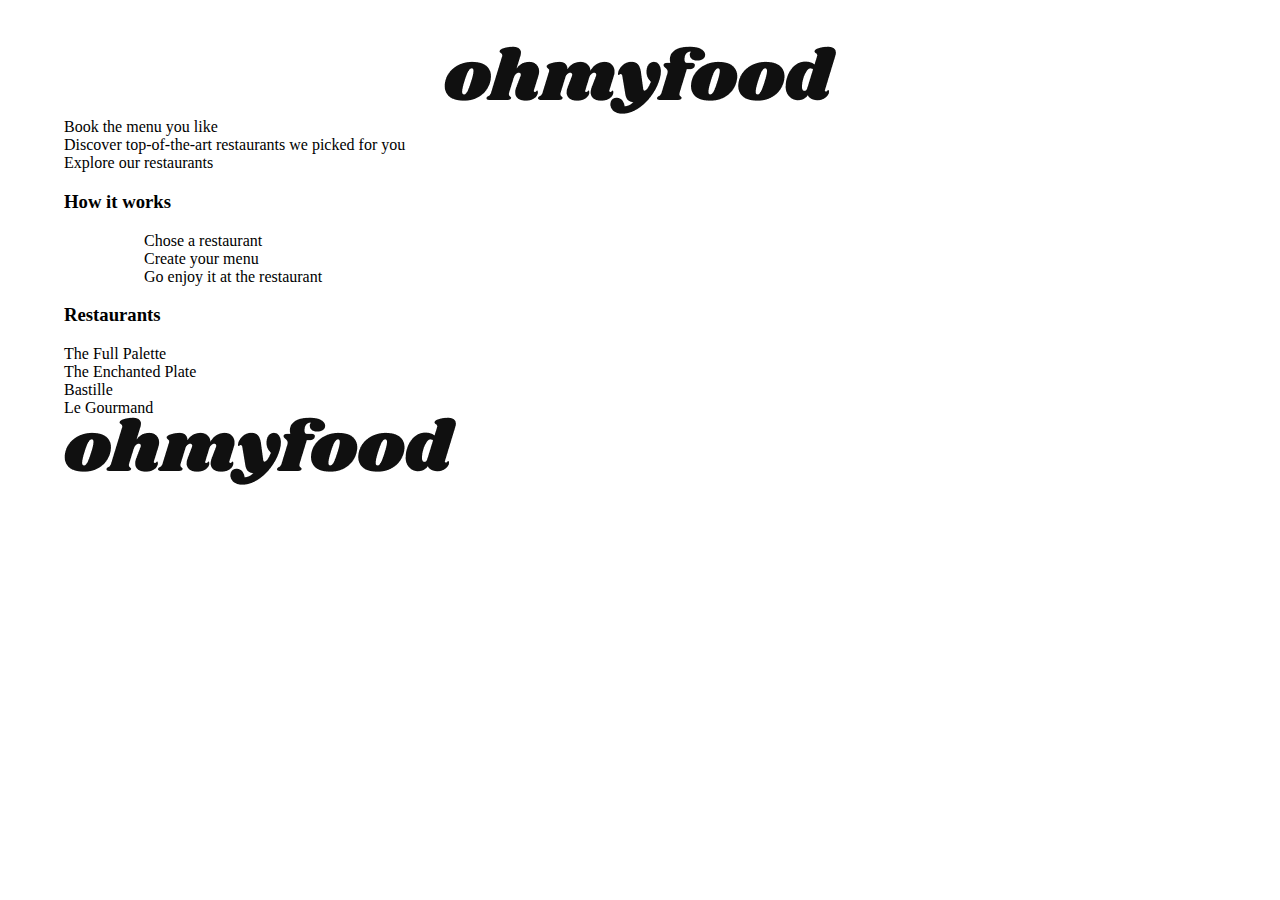
==== index.html @ 0b3466ed "Mise en place du menu" ====
<!DOCTYPE html>
<html lang="fr">
<head>
	<link rel="stylesheet" href="https://use.fontawesome.com/releases/v5.14.0/css/all.css" integrity="sha384-HzLeBuhoNPvSl5KYnjx0BT+WB0QEEqLprO+NBkkk5gbc67FTaL7XIGa2w1L0Xbgc" crossorigin="anonymous">
	<link rel="stylesheet" type="text/css" href="projet.css">
	<link href="img/icone.png" rel="shortcut icon" >
	
	<title>Oh My Food</title>
</head>
<body>
	<header><div><img src="img/ohmyfood.png" alt="Nom du site" class="site"></div></header>

<div class="top"><header class="localisation"></header>
<span>Book the menu you like</span><br/>
<span>Discover top-of-the-art restaurants we picked for you</span><br/>
<div>Explore our restaurants</div>
	
</div>

<div class="mid"><h3>How it works</h3>
<ul>
	<ol><!-- Rajouter un icone -->Chose a restaurant</ol>
	<ol><!-- Rajouter un icone -->Create your menu</ol>
	<ol><!-- Rajouter un icone -->Go enjoy it at the restaurant</ol>
	
</ul>

</div>

<div class="bot"><h3>Restaurants</h3>
	<div>The Full Palette</div>
	<div>The Enchanted Plate</div>
	<div>Bastille</div>
	<div>Le Gourmand</div>

</div>
	
<footer><img src="img/ohmyfood.png" alt="Nom du site" class="site">

</footer>


</body>
</html>
---- projet.css ----
body
{
	width: 90%;
	margin: auto;
	
}
header div
{
	text-align: center;
	margin-top: 4%;
}

.site
{

}

footer .site
{
	
}
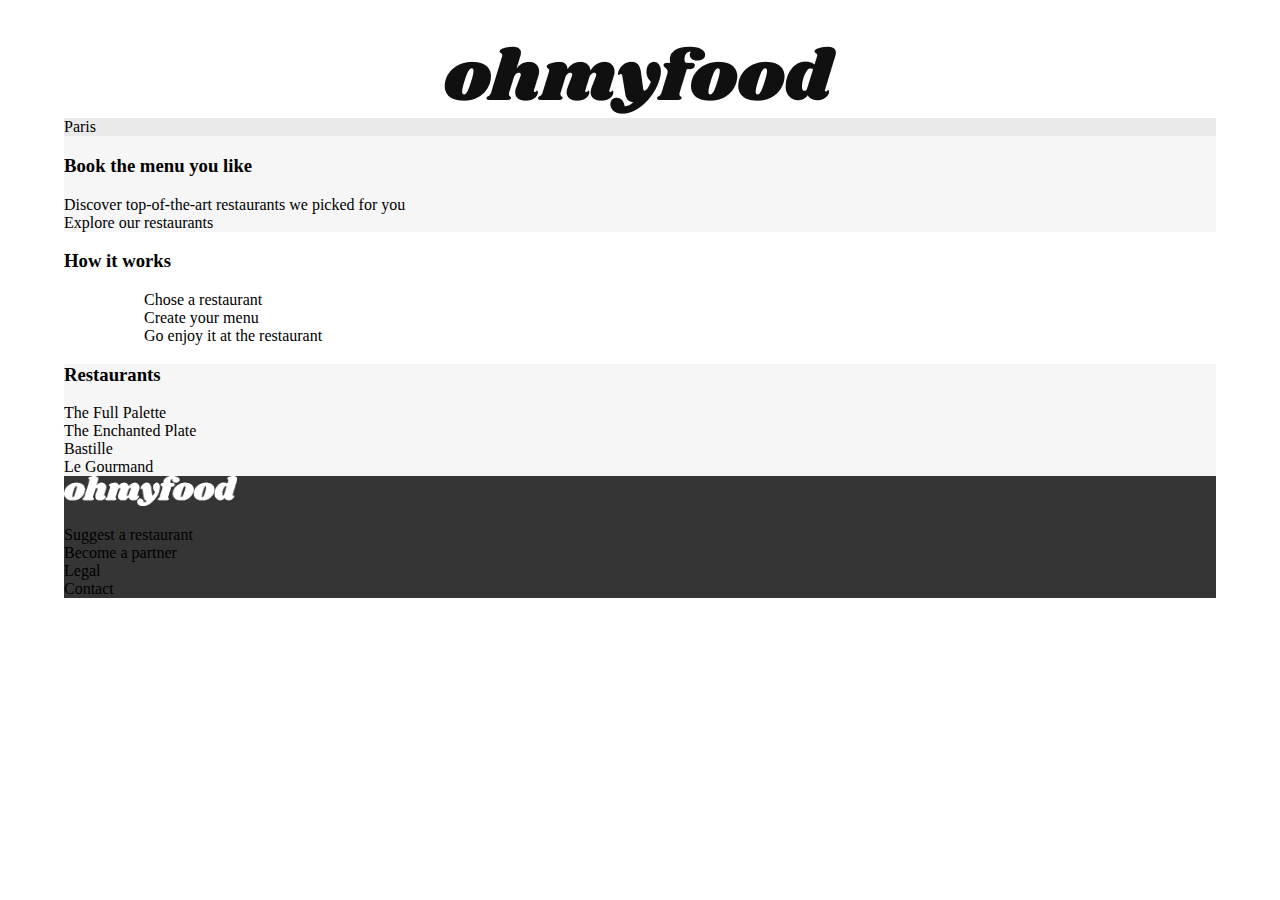
==== commit cd88c207: "MEP du menu principal" ====
--- a/index.html
+++ b/index.html
@@ -10,8 +10,8 @@
 <body>
 	<header><div><img src="img/ohmyfood.png" alt="Nom du site" class="site"></div></header>
 
-<div class="top"><header class="localisation"></header>
-<span>Book the menu you like</span><br/>
+<div class="top"><header class="localisation">Paris</header>
+<h3>Book the menu you like</h3>
 <span>Discover top-of-the-art restaurants we picked for you</span><br/>
 <div>Explore our restaurants</div>
 	
@@ -35,7 +35,11 @@
 
 </div>
 	
-<footer><img src="img/ohmyfood.png" alt="Nom du site" class="site">
+<footer><img src="img/ohmyfood2.png" alt="Nom du site" class="site">
+	<p><div><!-- insert icone -->Suggest a restaurant</div>
+	<div><!-- insert icone -->Become a partner</div>
+	Legal<br/>
+	Contact</p>
 
 </footer>
 
--- a/projet.css
+++ b/projet.css
@@ -17,5 +17,26 @@
 
 footer .site
 {
-	
+
 }
+
+.top , .bot
+{
+	background-color: #f6f6f6;
+}
+
+.top header
+{
+	background-color: #eaeaea;
+}
+
+footer
+{
+	background-color: #353535;
+}
+
+footer img
+{
+	height:5%;
+	width: 15%;
+}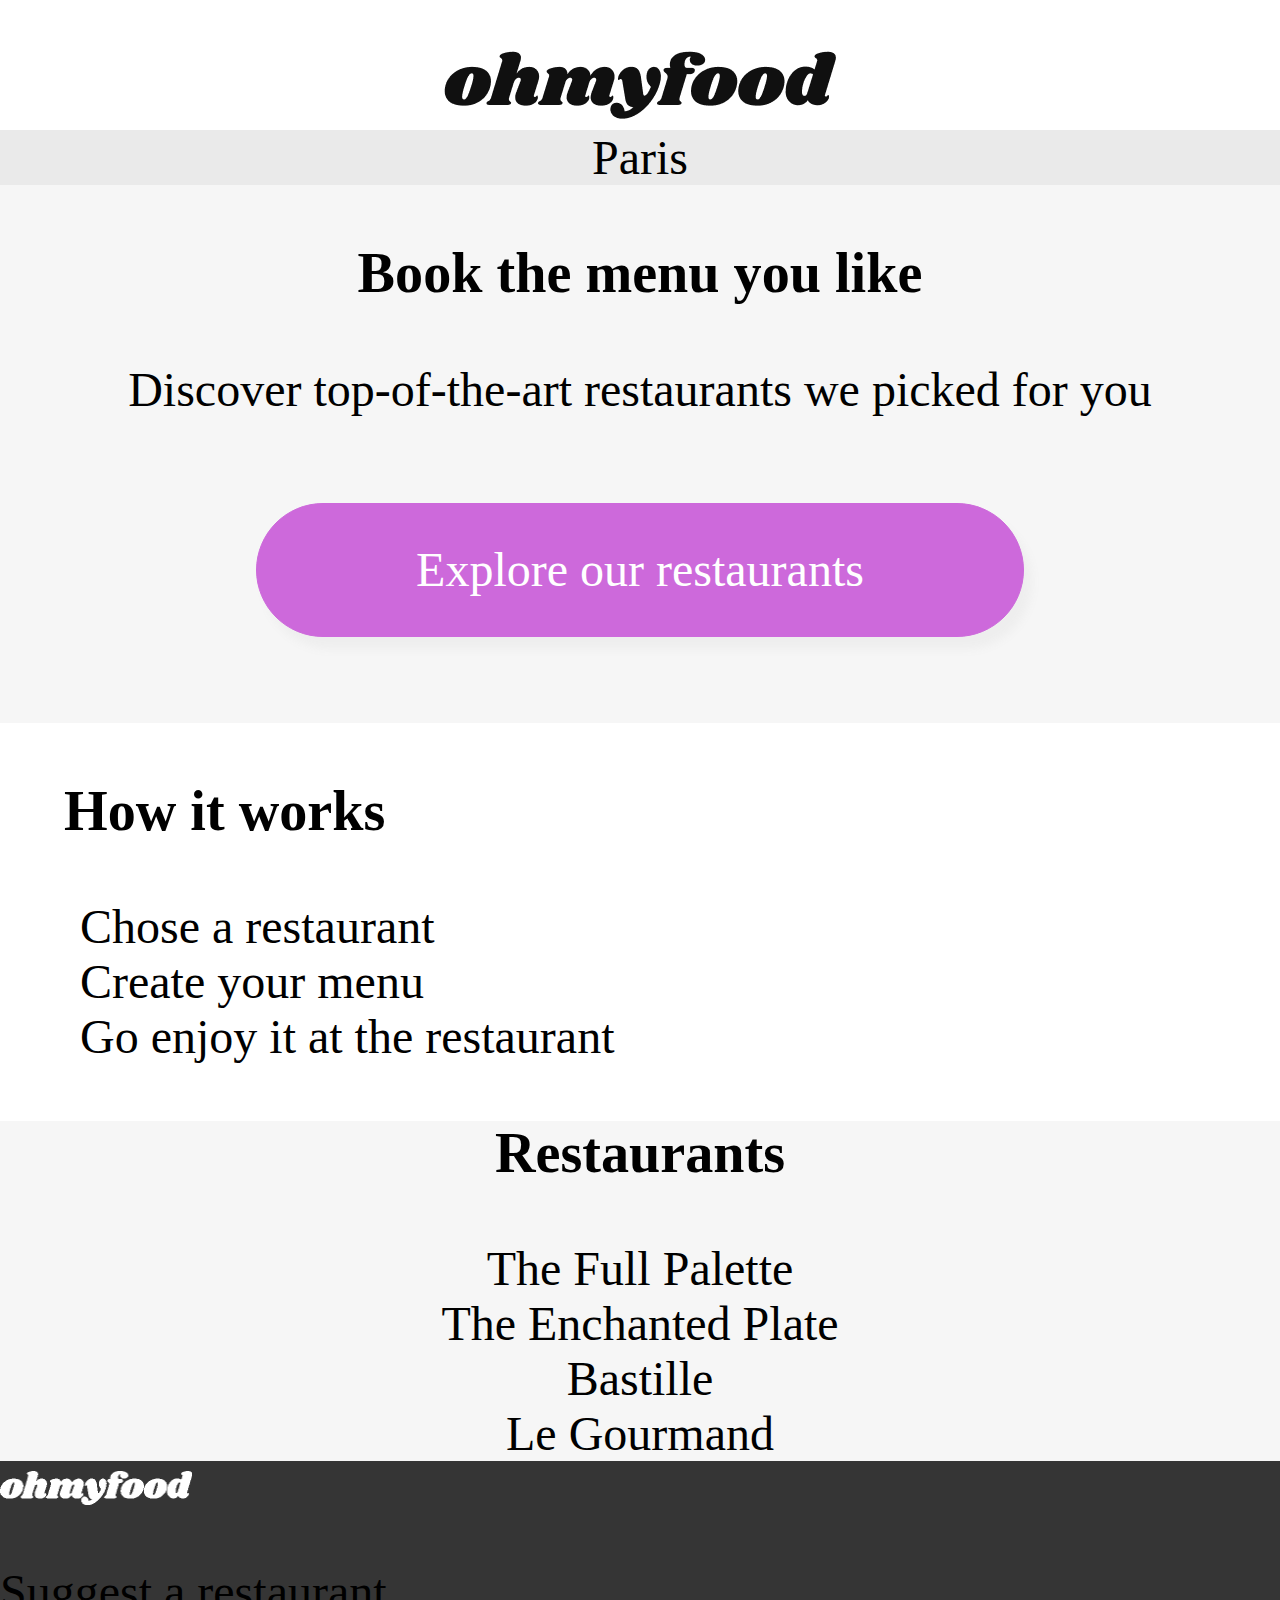
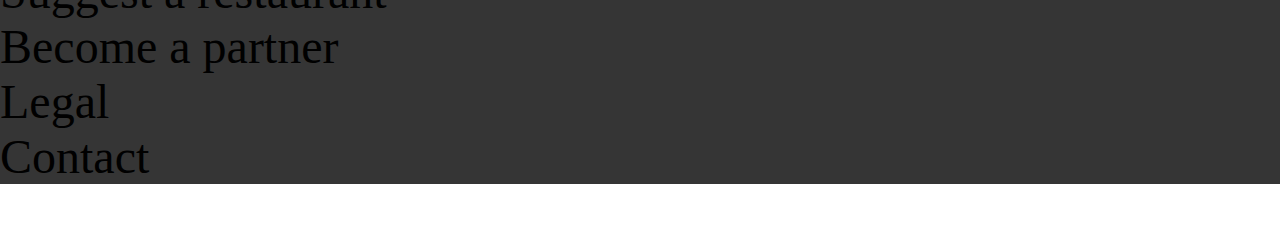
==== commit 2eed3396: "MEP du top" ====
--- a/index.html
+++ b/index.html
@@ -13,7 +13,7 @@
 <div class="top"><header class="localisation">Paris</header>
 <h3>Book the menu you like</h3>
 <span>Discover top-of-the-art restaurants we picked for you</span><br/>
-<div>Explore our restaurants</div>
+<div><a href="https://www.google.fr/maps/search/restaurants/@42.6803093,2.9097984,13z/data=!3m1!4b1"><p>Explore our restaurants<p></a></div>
 	
 </div>
 
--- a/projet.css
+++ b/projet.css
@@ -1,7 +1,8 @@
 body
 {
-	width: 90%;
+	width: 100%;
 	margin: auto;
+	font-size: 300%;
 	
 }
 header div
@@ -10,24 +11,55 @@
 	margin-top: 4%;
 }
 
-.site
-{
-
-}
-
-footer .site
-{
-
-}
-
 .top , .bot
 {
 	background-color: #f6f6f6;
+	text-align: center;
 }
 
 .top header
 {
 	background-color: #eaeaea;
+}
+
+.top div a p
+{
+	border: 1px solid #cd69db;
+	background-color: #cd69db;
+	border-radius: 90px;
+	padding-top: 5%;
+	padding-bottom: 5%;
+	color: white;
+	box-shadow: 8px 12px 10px #EEEEEE;
+
+}
+
+.top div a
+{
+	text-decoration: none;
+}
+
+.top div
+{
+	text-align: center;
+	margin: auto;
+	height: 20%;
+	width: 60%;
+	align-items: center;
+	padding-bottom: 3%;
+	padding-top: 3%;
+	
+}
+
+.top span
+{
+	padding-left: 5%;
+	padding-right: 5%;
+}
+
+.mid h3
+{
+	padding-left: 5%;
 }
 
 footer
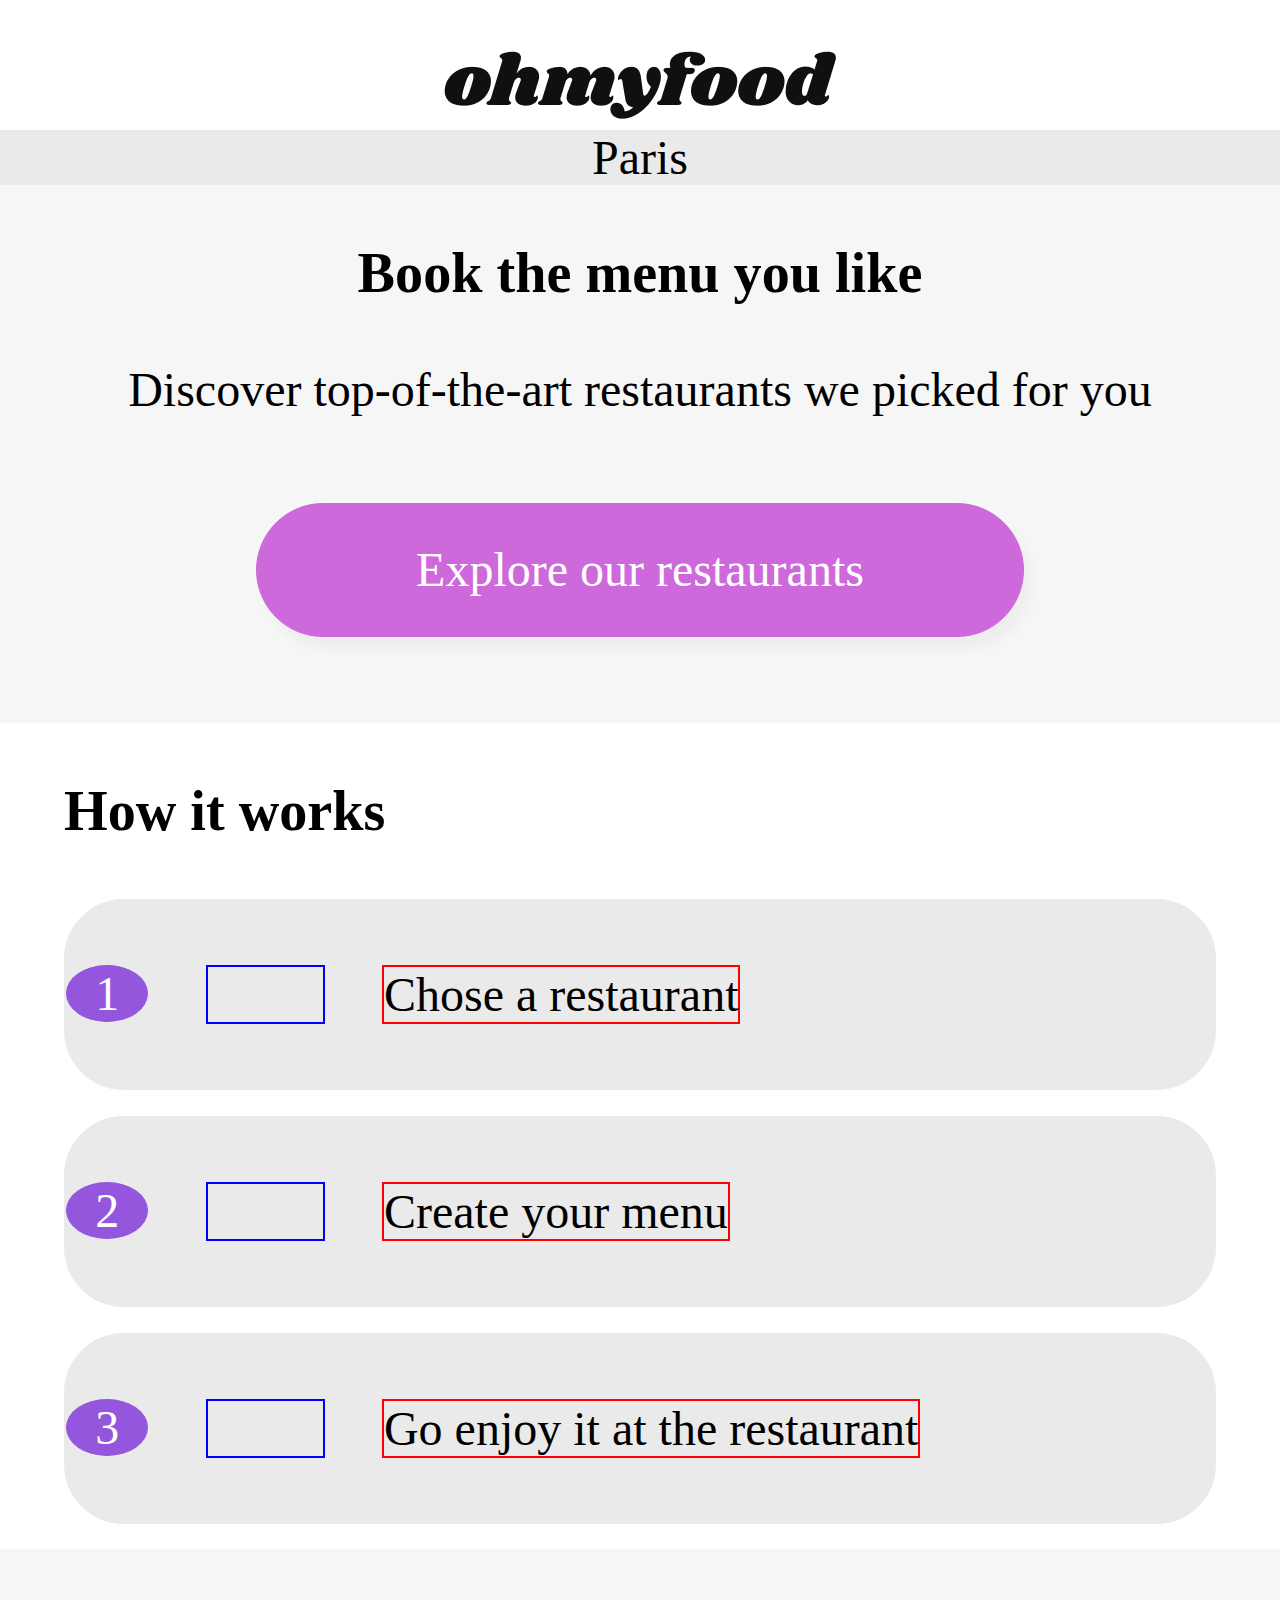
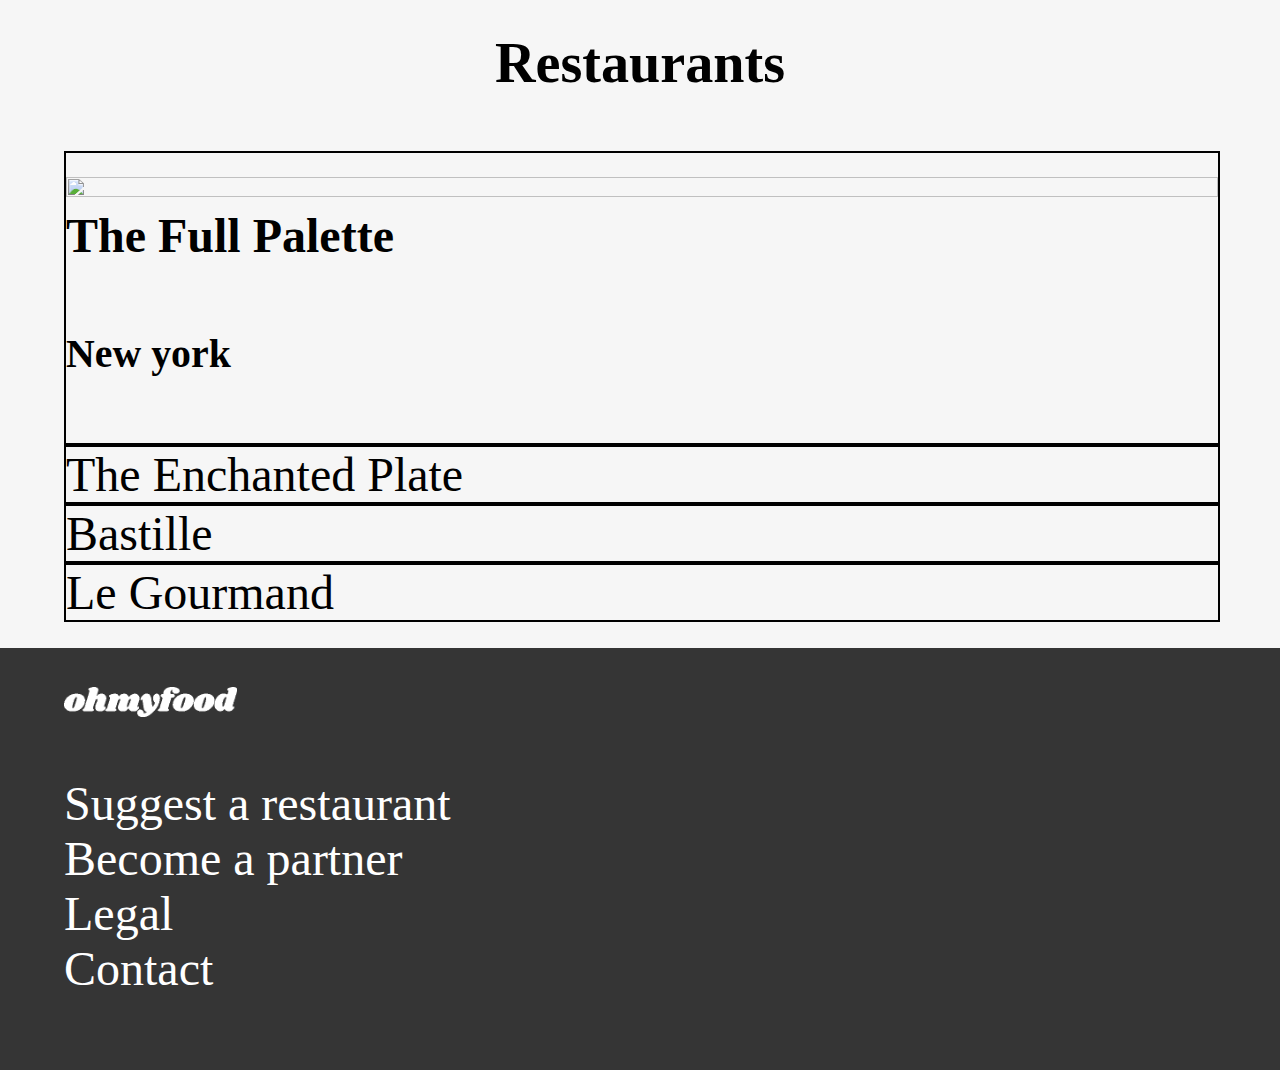
==== commit 50278b59: "Modification du mid" ====
--- a/index.html
+++ b/index.html
@@ -18,20 +18,22 @@
 </div>
 
 <div class="mid"><h3>How it works</h3>
-<ul>
-	<ol><!-- Rajouter un icone -->Chose a restaurant</ol>
-	<ol><!-- Rajouter un icone -->Create your menu</ol>
-	<ol><!-- Rajouter un icone -->Go enjoy it at the restaurant</ol>
+
+			<div class="tout"><div>1</div><i class="fas fa-mobile-alt"></i><span>Chose a restaurant</span></div>
+			<div class="tout"><div>2</div><i class="fas fa-list-ul"></i><span>Create your menu</span></div>
+			<div class="tout"><div>3</div><i class="fas fa-store"></i><span>Go enjoy it at the restaurant</span></div>
 	
-</ul>
-
+		
+	
 </div>
 
 <div class="bot"><h3>Restaurants</h3>
-	<div>The Full Palette</div>
-	<div>The Enchanted Plate</div>
-	<div>Bastille</div>
-	<div>Le Gourmand</div>
+	<nav>
+		<div><img src="img/restaurant1.jpg"><h4>The Full Palette</h4><h5>New york</h5></div>
+		<div>The Enchanted Plate</div>
+		<div>Bastille</div>
+		<div>Le Gourmand</div>
+	</nav>
 
 </div>
 	
--- a/projet.css
+++ b/projet.css
@@ -62,9 +62,73 @@
 	padding-left: 5%;
 }
 
+.tout
+{
+	display: flex;
+	border: 2px solid #eaeaea;
+	margin: 2% 5%;
+	padding-bottom: 5%;
+	padding-top: 5%;
+	background-color: #eaeaea;
+	border-radius: 60px;
+}
+
+.tout i
+{
+	border: 2px solid blue;
+	width: 10%;
+	text-align: center;
+	margin-left: 5%;
+	color: #7e7e7e;
+}
+
+.tout div
+{
+	color: white;
+	border: 1px solid #9356dc;
+	border-radius: 50%;
+	height: 5%;
+	width: 7%;
+	background-color: #9356dc;
+	text-align: center;
+
+}
+
+.tout span
+{
+	border: 2px solid red;
+	margin-left: 5%;
+}
+
+.bot
+{
+	padding: 2% 5%;
+}
+
+.bot div
+{
+	width: 100%;
+	border: 2px solid black;
+	text-align: left;
+}
+
+.bot h4
+{
+	padding: 0px 0px;
+	margin: 0px;
+}
+
+.bot img
+{
+	width: 100%;
+	height: 60%;
+}
+
 footer
 {
 	background-color: #353535;
+	color: white;
+	padding: 2% 5%;
 }
 
 footer img
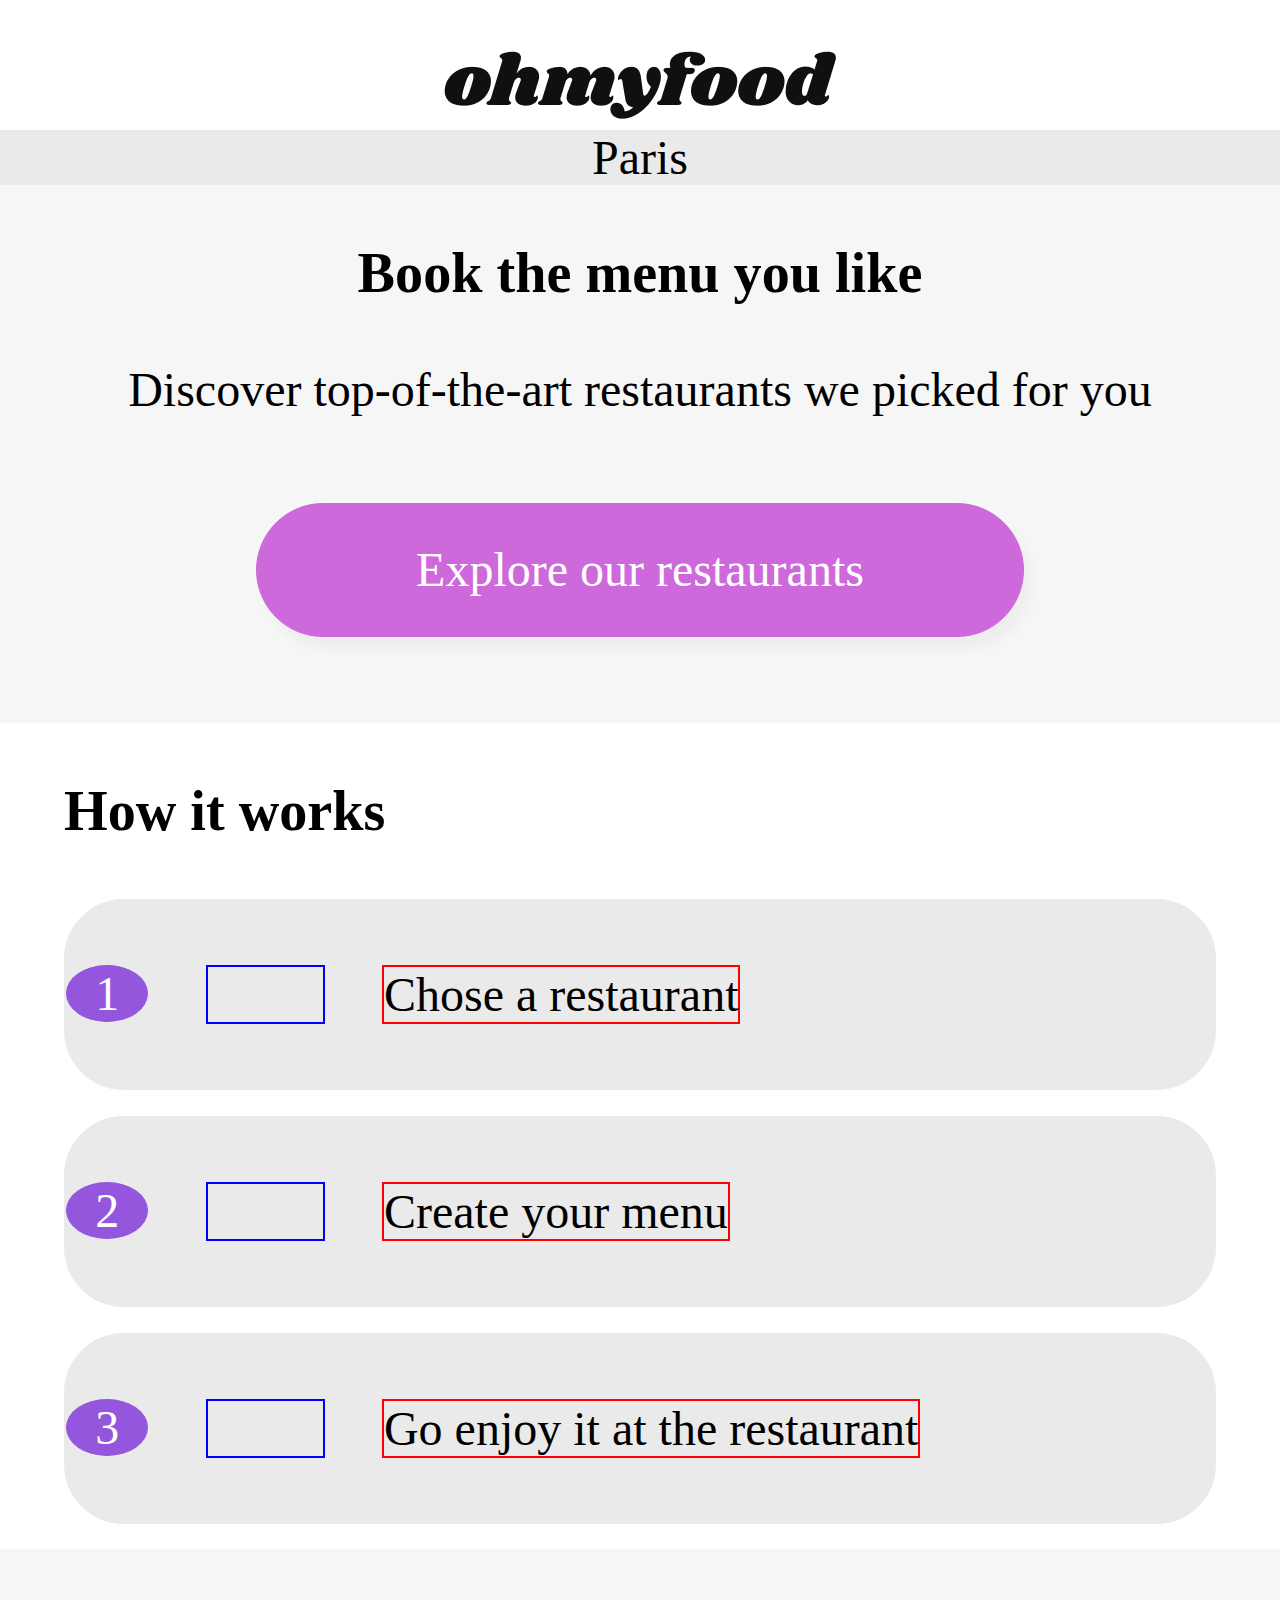
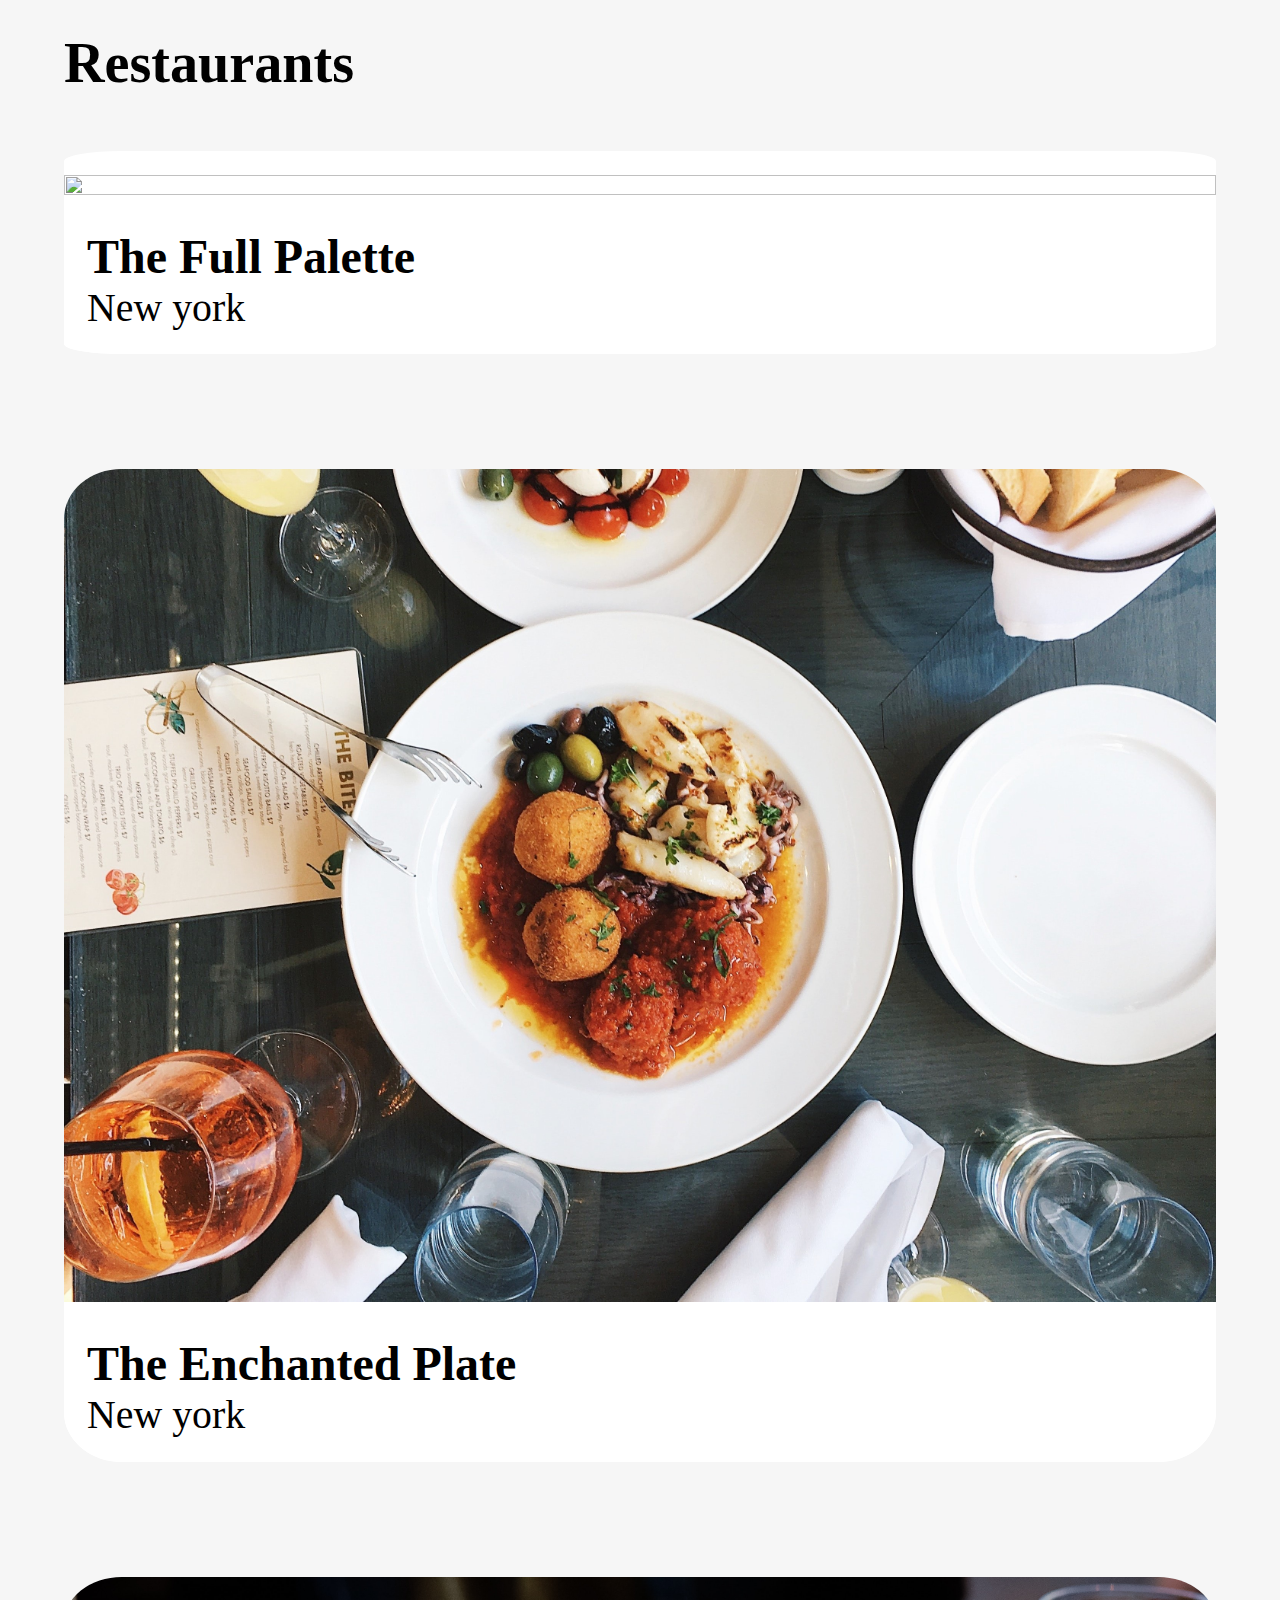
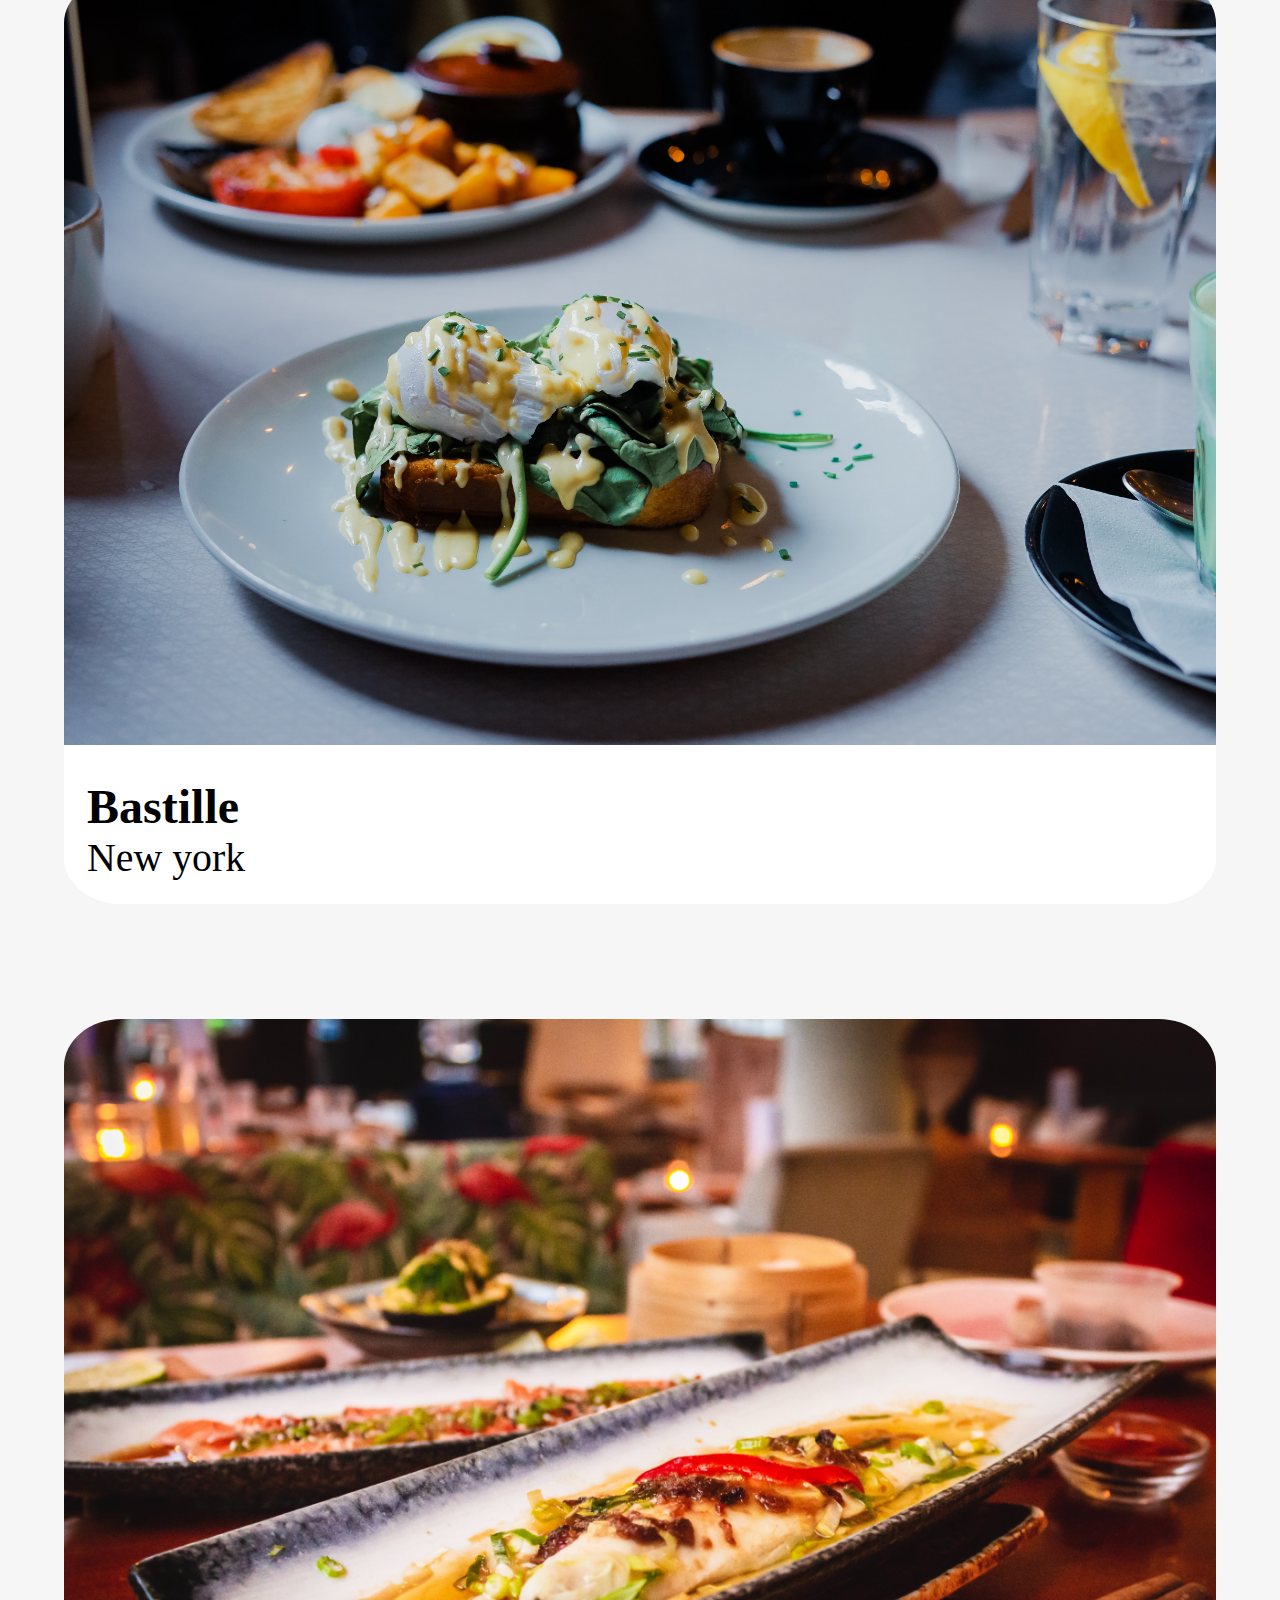
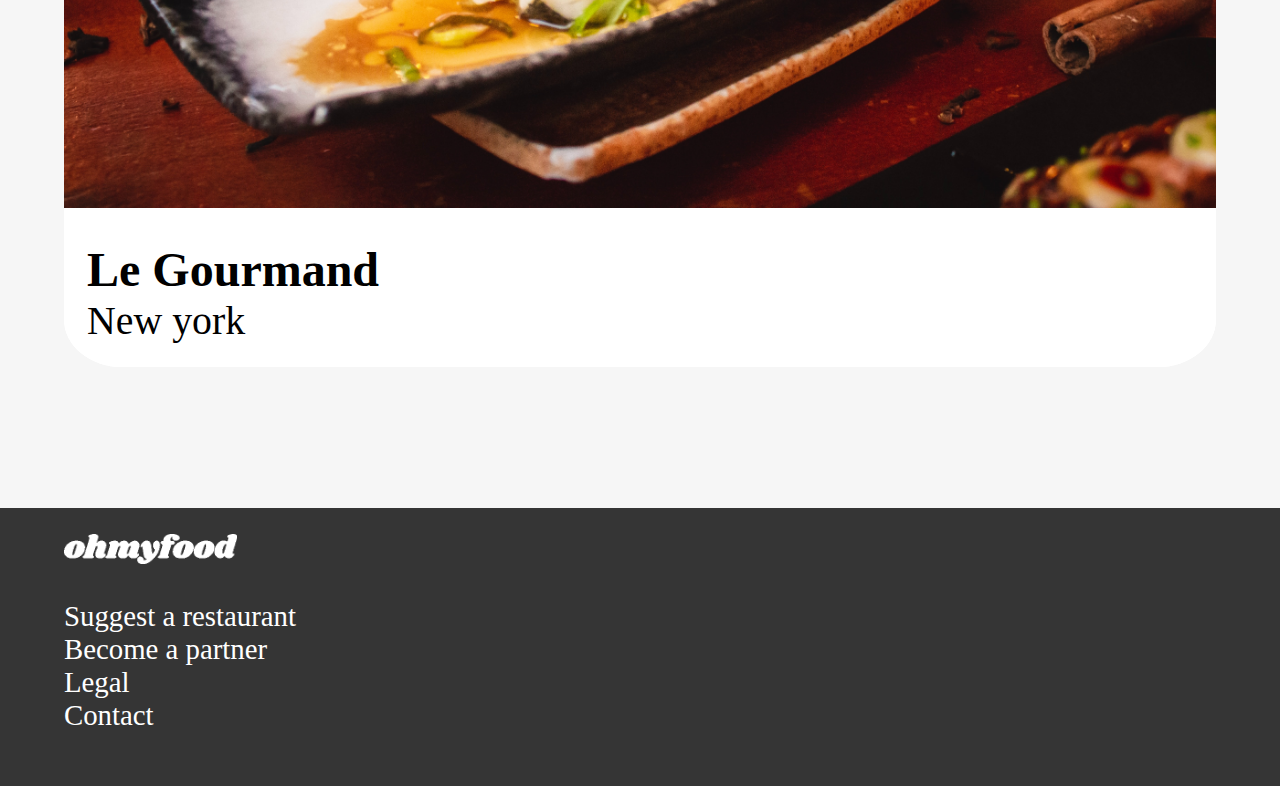
==== commit ba07657f: "Modification bot" ====
--- a/index.html
+++ b/index.html
@@ -29,17 +29,17 @@
 
 <div class="bot"><h3>Restaurants</h3>
 	<nav>
-		<div><img src="img/restaurant1.jpg"><h4>The Full Palette</h4><h5>New york</h5></div>
-		<div>The Enchanted Plate</div>
-		<div>Bastille</div>
-		<div>Le Gourmand</div>
+		<div class="restaurant"><img src="img/restaurant1.jpg"><div><h4>The Full Palette</h4><h5>New york</h5><!-- icone <3 qui est activable --></div></div>
+		<div class="restaurant"><img src="img/restaurant2.jpg"><div><h4>The Enchanted Plate</h4><h5>New york</h5><!-- icone <3 qui est activable --></div></div>
+		<div class="restaurant"><img src="img/restaurant3.jpg"><div><h4>Bastille</h4><h5>New york</h5><!-- icone <3 qui est activable --></div></div>
+		<div class="restaurant"><img src="img/restaurant4.jpg"><div><h4>Le Gourmand</h4><h5>New york</h5><!-- icone <3 qui est activable --></div></div>
 	</nav>
 
 </div>
 	
 <footer><img src="img/ohmyfood2.png" alt="Nom du site" class="site">
-	<p><div><!-- insert icone -->Suggest a restaurant</div>
-	<div><!-- insert icone -->Become a partner</div>
+	<p><i class="fas fa-utensils"></i>Suggest a restaurant<br/>
+	<i class="fas fa-hands-helping"></i>Become a partner<br/>
 	Legal<br/>
 	Contact</p>
 
--- a/projet.css
+++ b/projet.css
@@ -105,23 +105,46 @@
 	padding: 2% 5%;
 }
 
+.bot h3
+{
+	text-align: left;
+
+}
+
 .bot div
 {
 	width: 100%;
-	border: 2px solid black;
-	text-align: left;
+	background-color: white;
+	
+}
+
+.restaurant
+{
+	margin-bottom: 10%;
+	border-radius: 5%;
+	overflow: hidden;
 }
 
 .bot h4
 {
-	padding: 0px 0px;
+	padding: 2% 2% 0% 2%;
 	margin: 0px;
+	text-align: left;
+}
+
+.bot h5
+{
+	padding: 0% 2% 2% 2%;
+	margin: 0px;
+	font-weight:normal;
+	text-align: left;
 }
 
 .bot img
 {
 	width: 100%;
-	height: 60%;
+	height: 15%;
+	
 }
 
 footer
@@ -129,6 +152,13 @@
 	background-color: #353535;
 	color: white;
 	padding: 2% 5%;
+	font-size: 60%;
+}
+
+footer i
+{
+	height: 8%;
+	width: 5%;
 }
 
 footer img
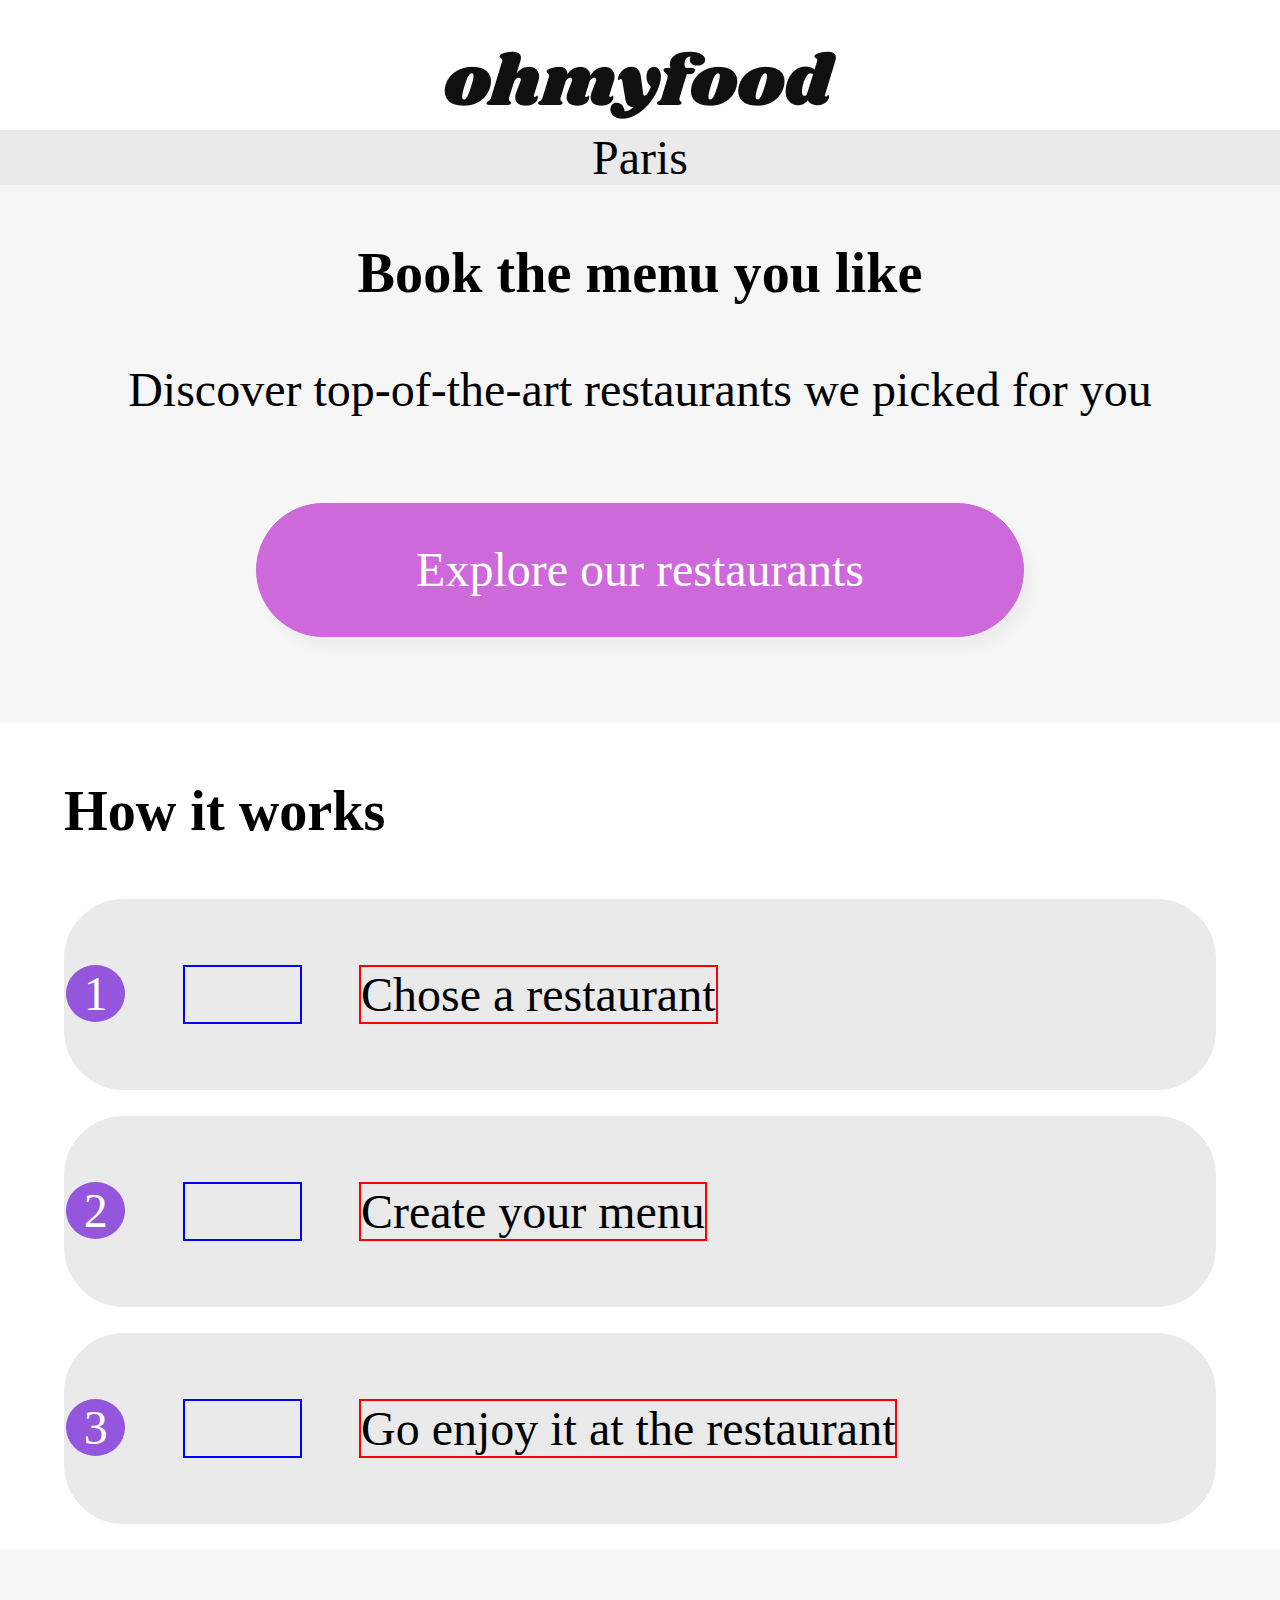
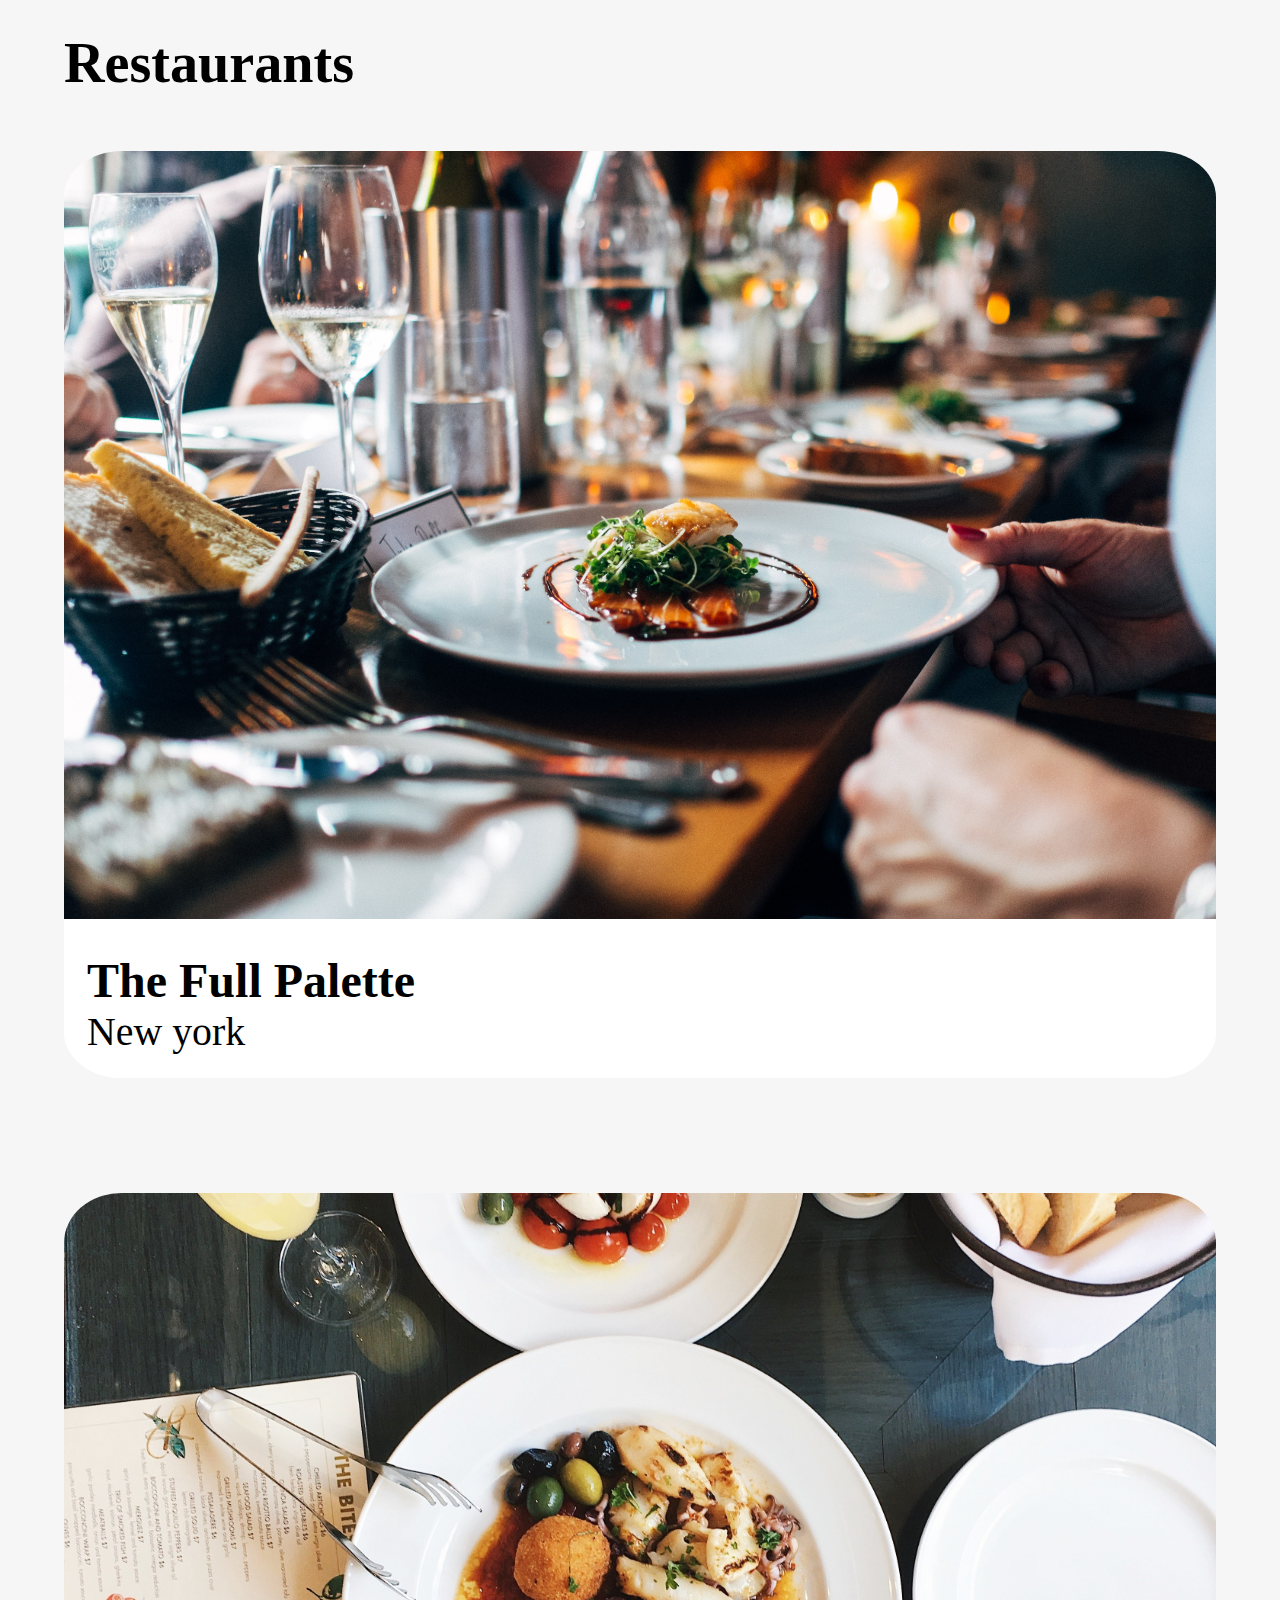
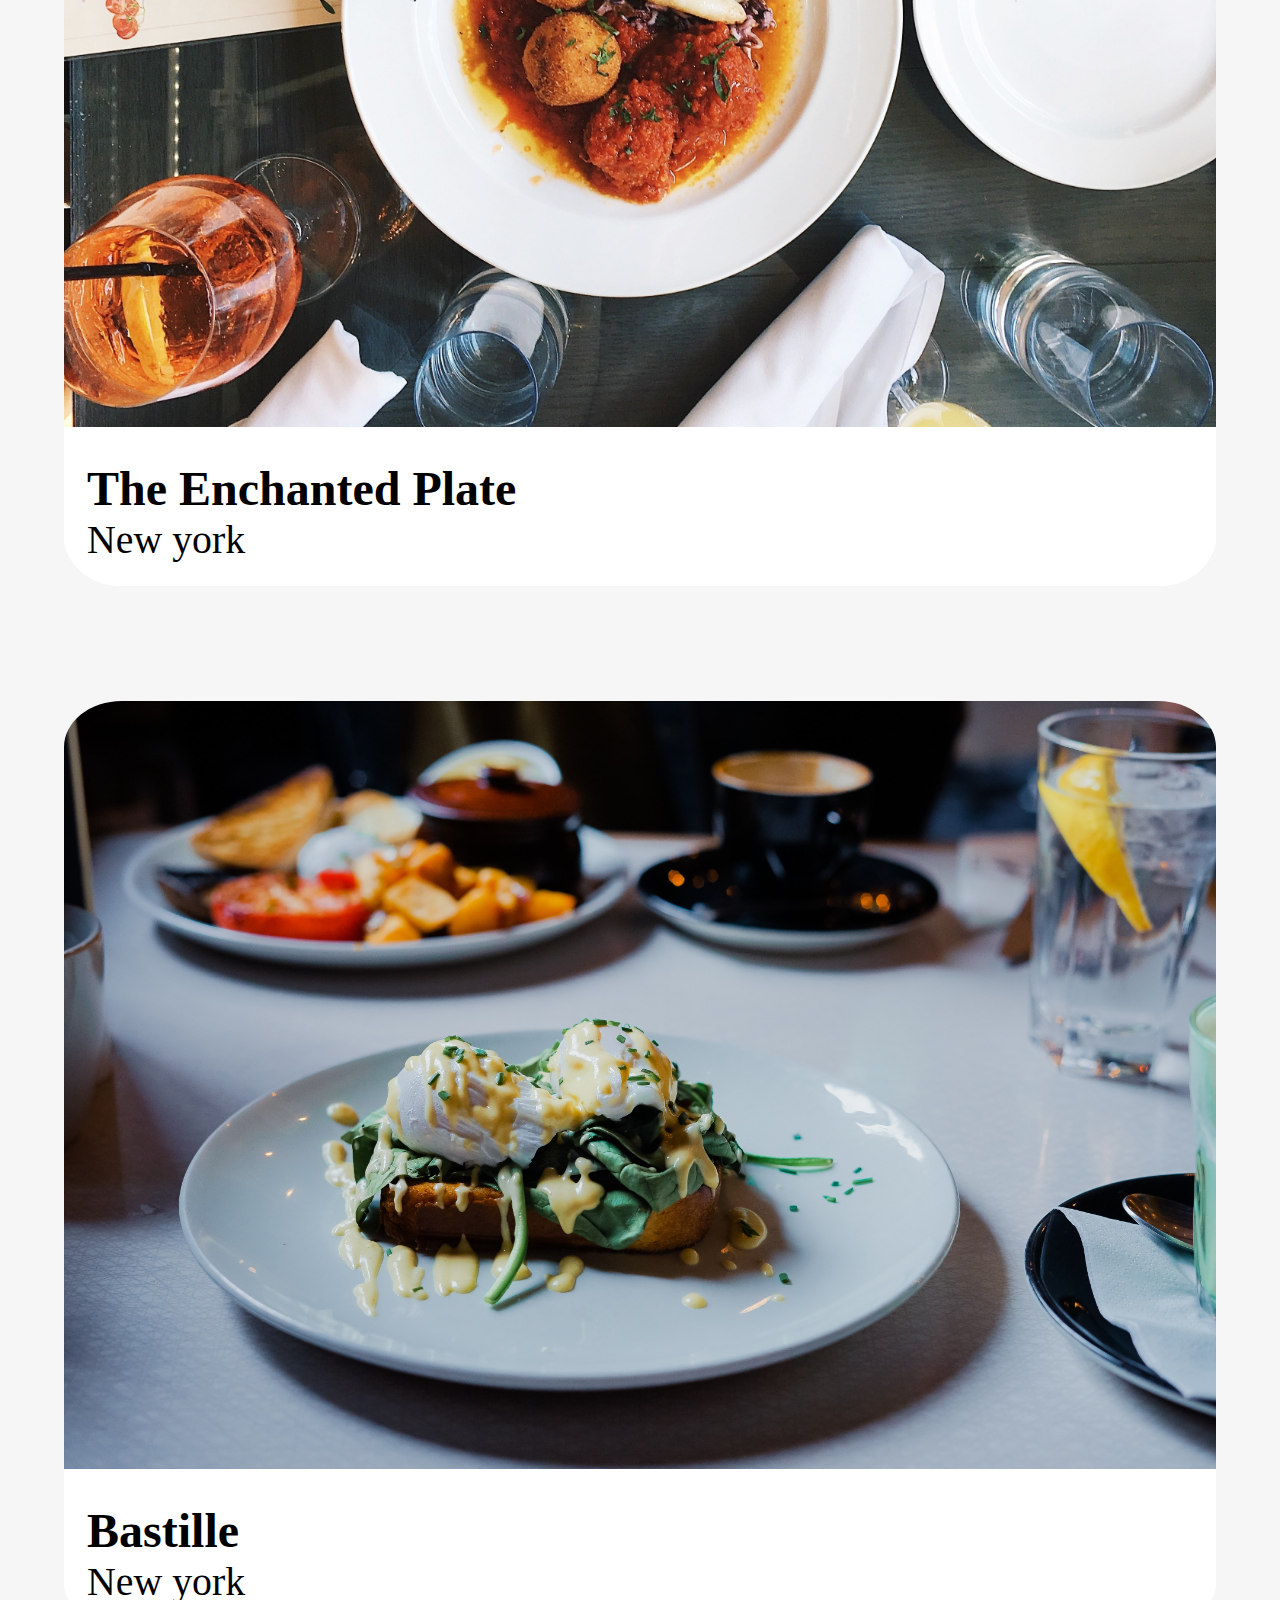
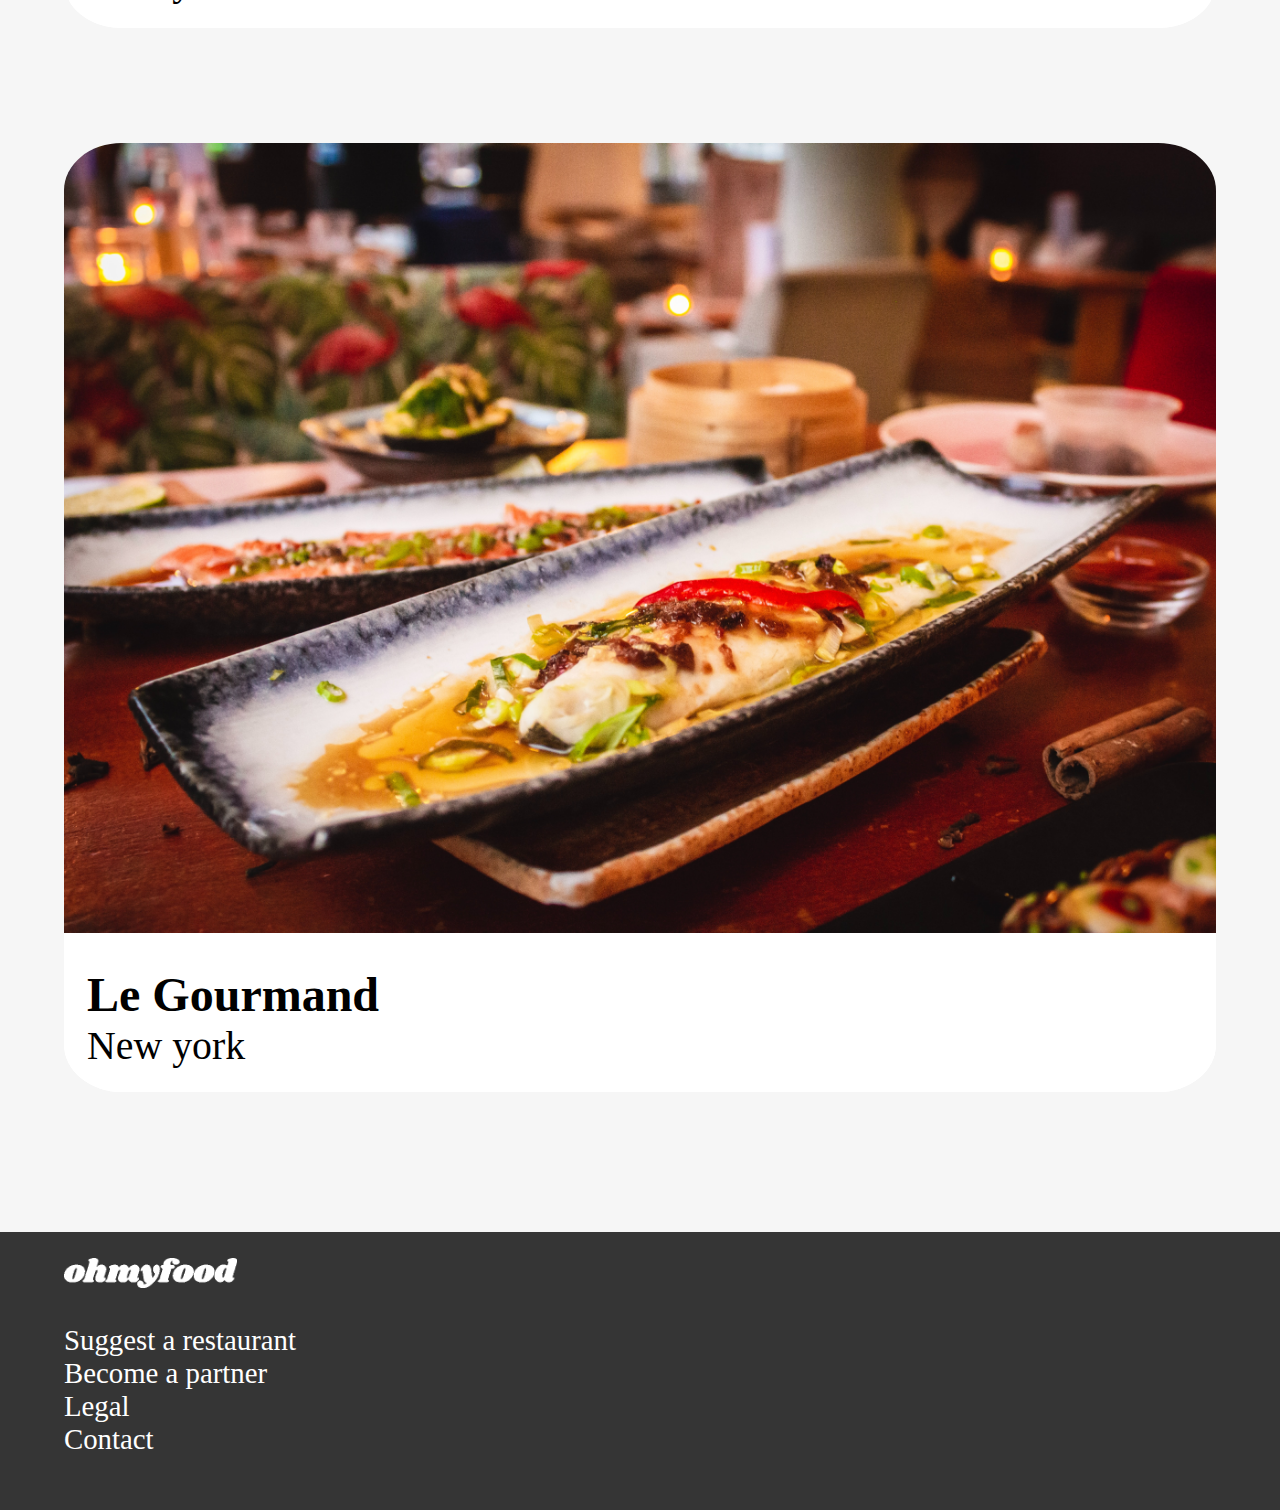
==== commit a137bcbd: "ajout des autres page et MEP" ====
--- a/index.html
+++ b/index.html
@@ -29,10 +29,10 @@
 
 <div class="bot"><h3>Restaurants</h3>
 	<nav>
-		<div class="restaurant"><img src="img/restaurant1.jpg"><div><h4>The Full Palette</h4><h5>New york</h5><!-- icone <3 qui est activable --></div></div>
-		<div class="restaurant"><img src="img/restaurant2.jpg"><div><h4>The Enchanted Plate</h4><h5>New york</h5><!-- icone <3 qui est activable --></div></div>
-		<div class="restaurant"><img src="img/restaurant3.jpg"><div><h4>Bastille</h4><h5>New york</h5><!-- icone <3 qui est activable --></div></div>
-		<div class="restaurant"><img src="img/restaurant4.jpg"><div><h4>Le Gourmand</h4><h5>New york</h5><!-- icone <3 qui est activable --></div></div>
+		<div class="restaurant"><a href="page_full.html"><img src="img/restaurant1.jpg"></a><div><h4>The Full Palette</h4><h5>New york</h5></div><!-- icone <3 qui est activable --></div>
+		<div class="restaurant"><a href="page_enchanted.html"><img src="img/restaurant2.jpg"></a><div><h4>The Enchanted Plate</h4><h5>New york</h5><!-- icone <3 qui est activable --></div></div>
+		<div class="restaurant"><a href="page_bastille.html"><img src="img/restaurant3.jpg"></a><div><h4>Bastille</h4><h5>New york</h5><!-- icone <3 qui est activable --></div></div>
+		<div class="restaurant"><a href="page_gourmand.html"><img src="img/restaurant4.jpg"></a><div><h4>Le Gourmand</h4><h5>New york</h5><!-- icone <3 qui est activable --></div></div>
 	</nav>
 
 </div>
--- a/projet.css
+++ b/projet.css
@@ -71,6 +71,7 @@
 	padding-top: 5%;
 	background-color: #eaeaea;
 	border-radius: 60px;
+
 }
 
 .tout i
@@ -88,9 +89,10 @@
 	border: 1px solid #9356dc;
 	border-radius: 50%;
 	height: 5%;
-	width: 7%;
+	width: 5%;
 	background-color: #9356dc;
 	text-align: center;
+
 
 }
 
@@ -165,4 +167,32 @@
 {
 	height:5%;
 	width: 15%;
+}
+
+@media all and (max-width: 800px)
+{
+	body
+	{
+		font-size: 100%;
+		overflow: hidden;
+	}
+}
+
+
+@media all and (max-width: 500px)
+{
+
+	header img
+	{
+		width: 100%;
+		height: 30%;
+	}
+
+	footer i
+	{
+		height: 10px;
+		width: 20px;
+	}
+
+
 }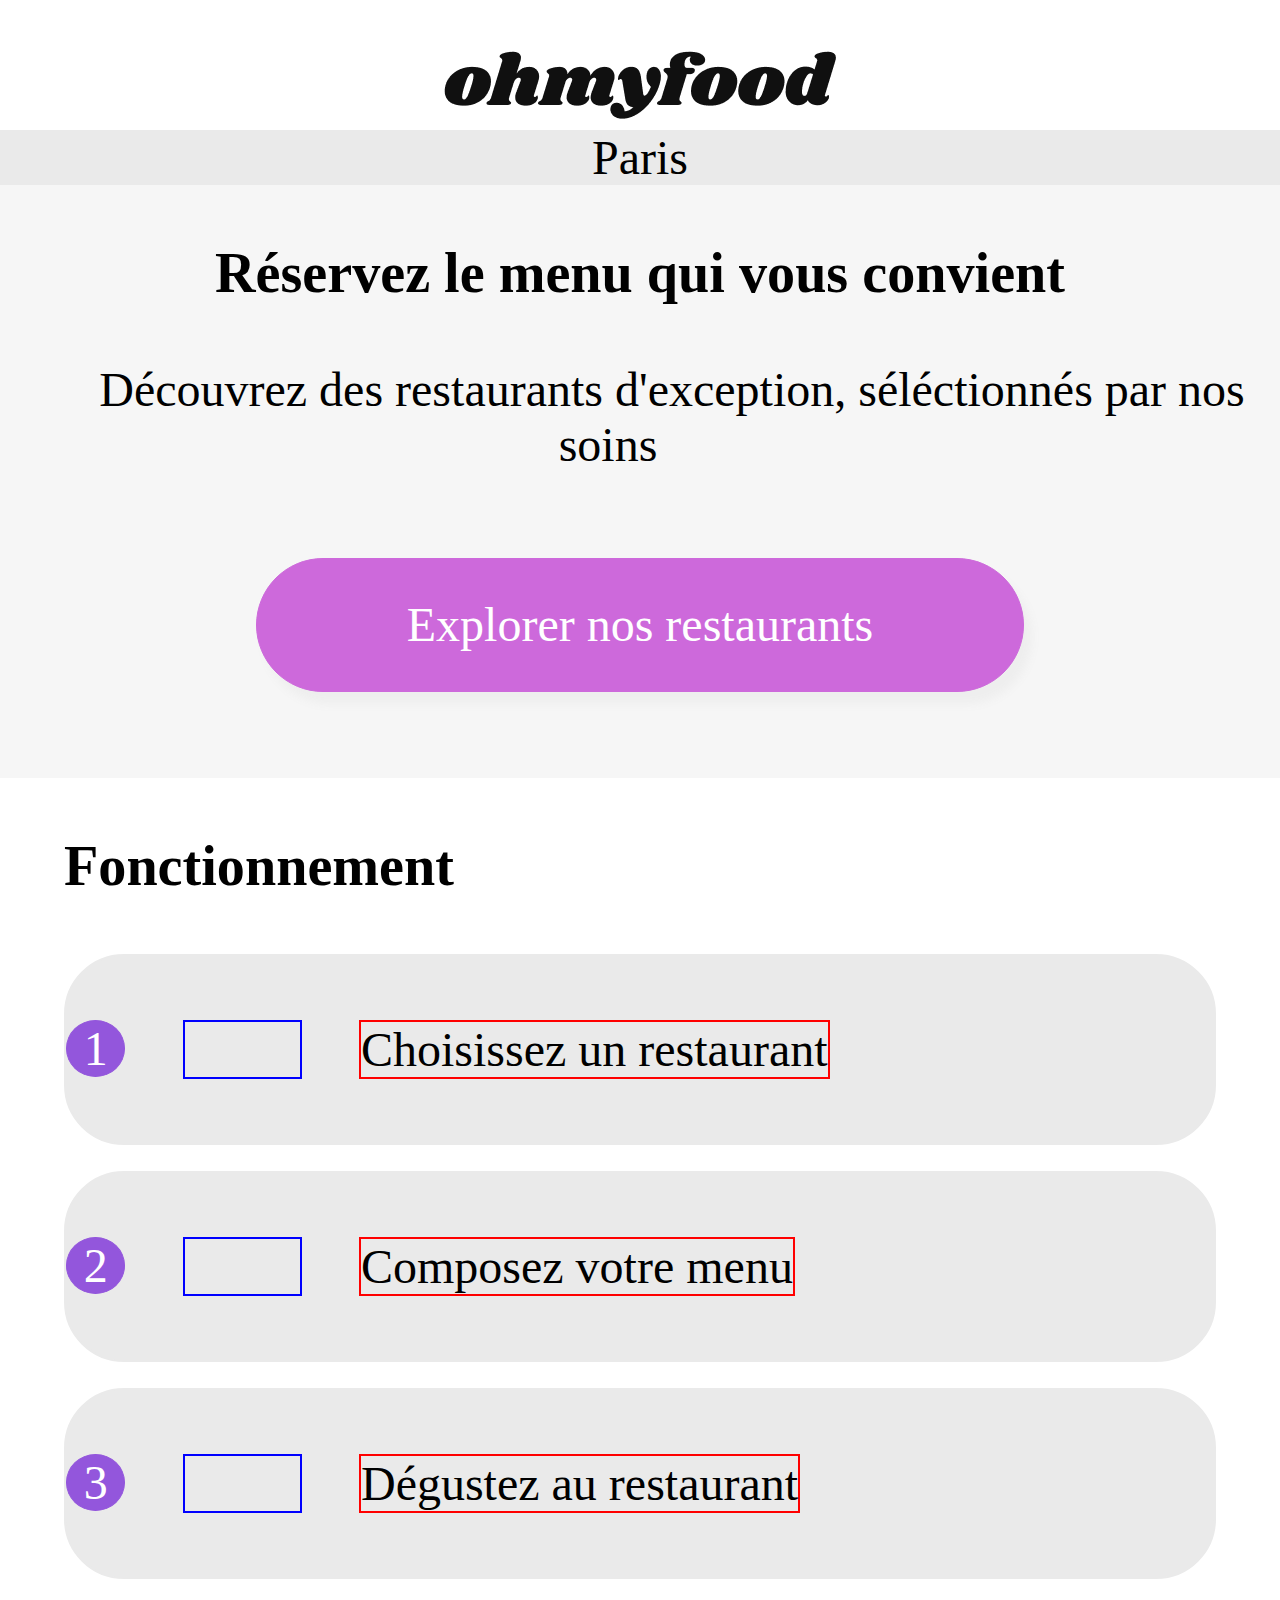
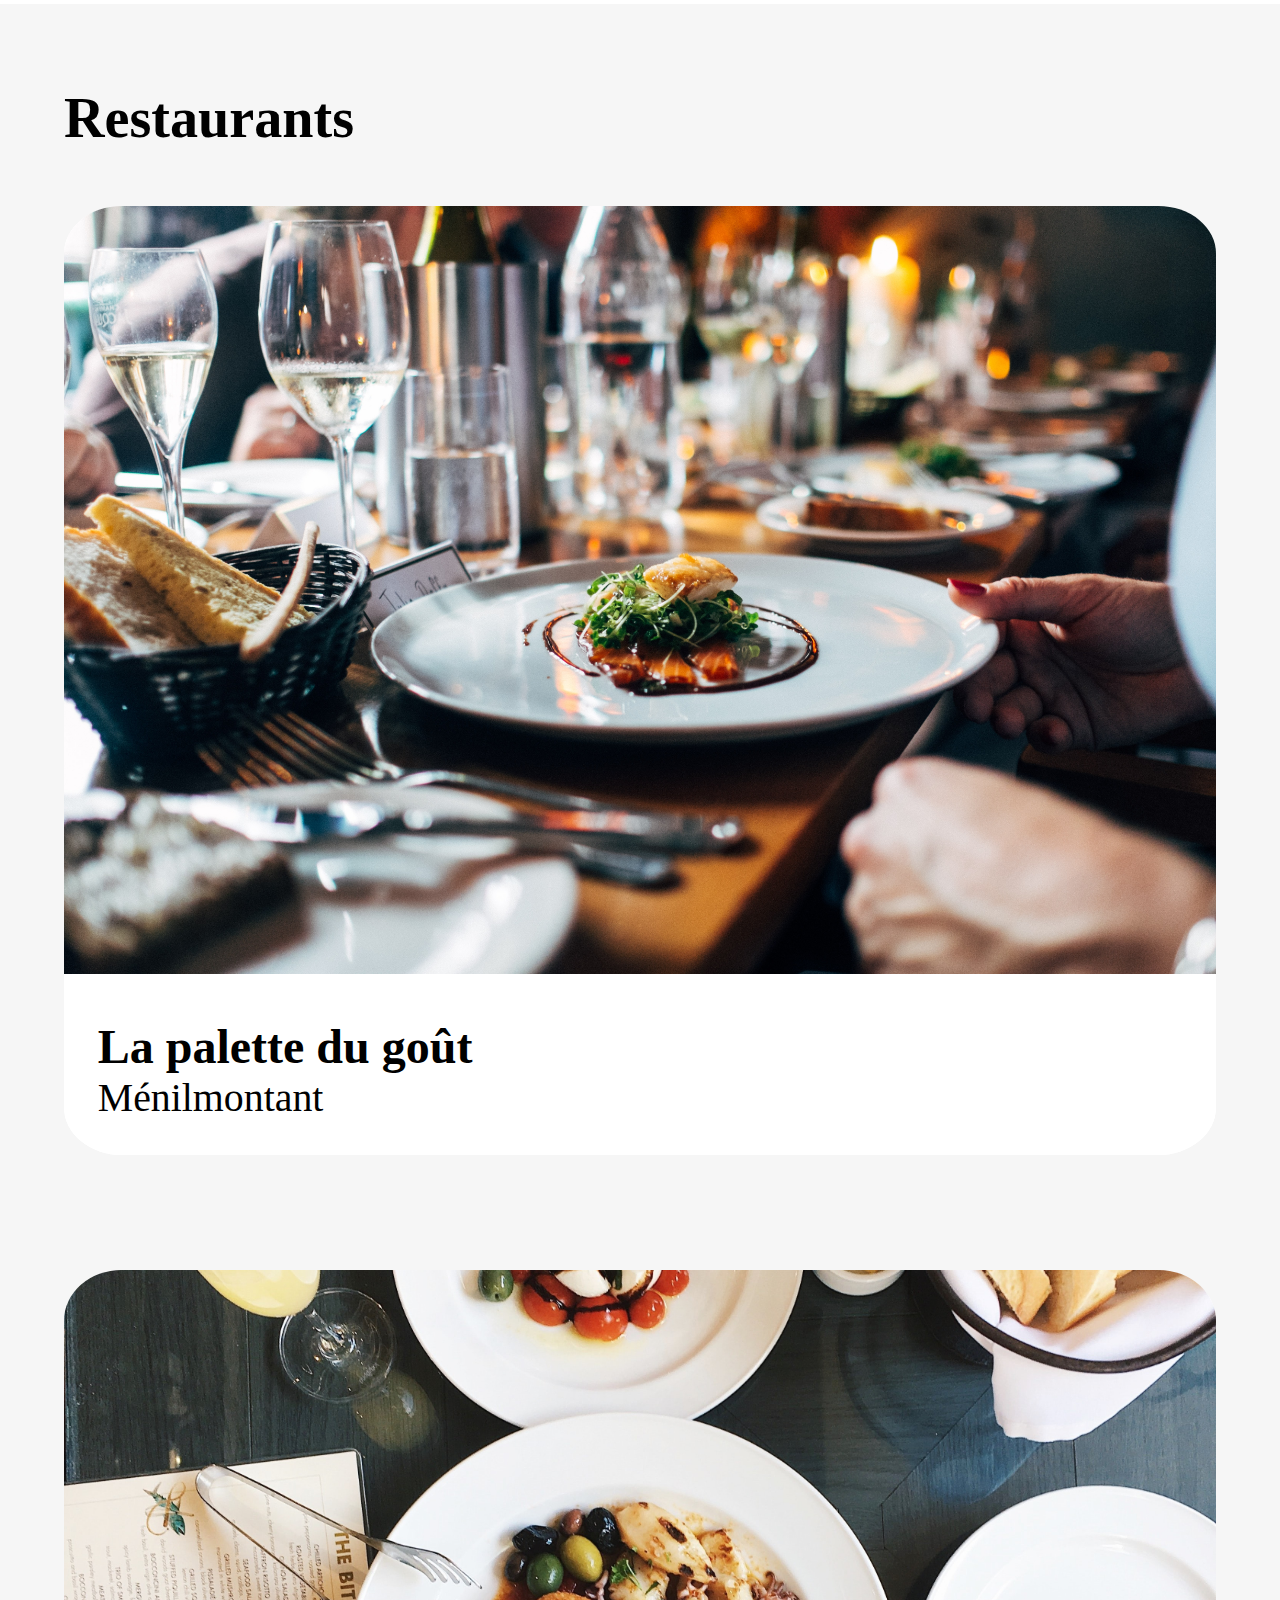
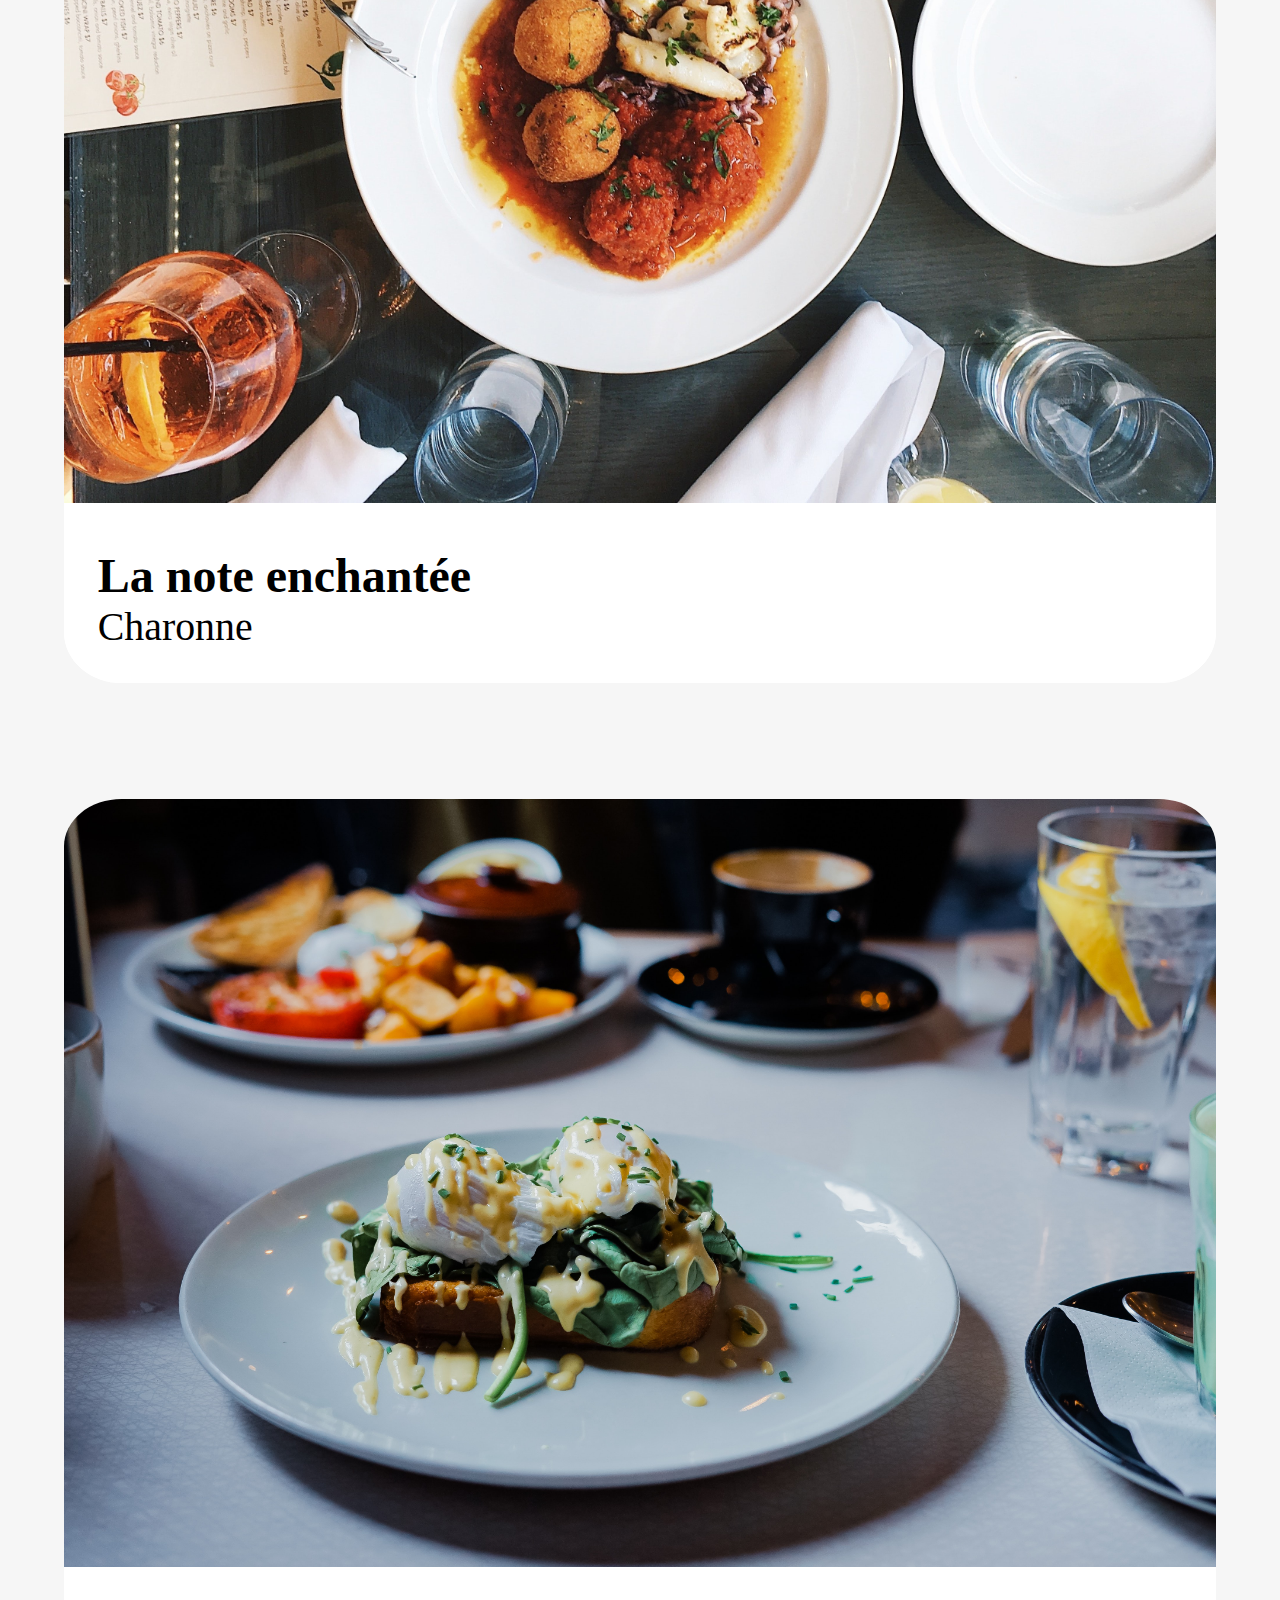
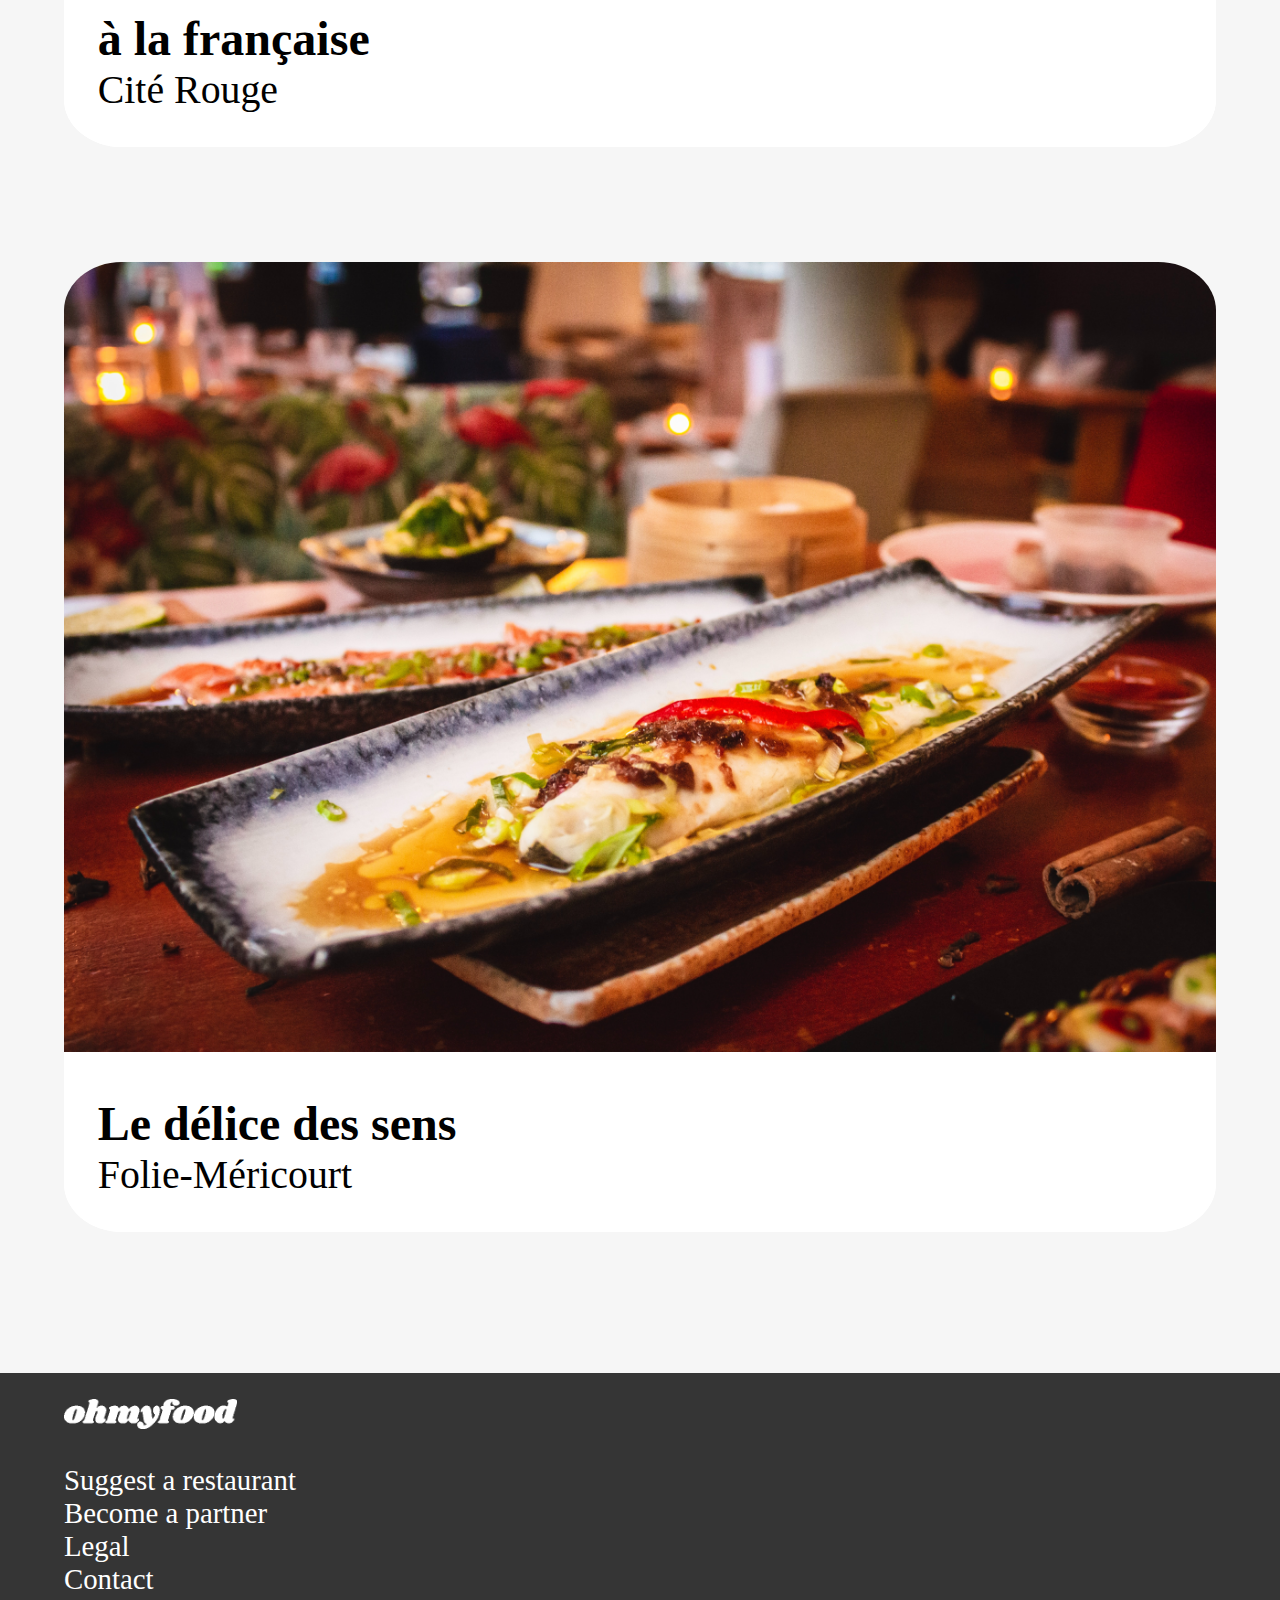
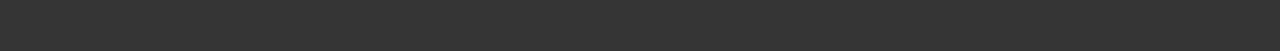
==== commit 3425dec5: "Mise en francais et icone" ====
--- a/index.html
+++ b/index.html
@@ -11,17 +11,17 @@
 	<header><div><img src="img/ohmyfood.png" alt="Nom du site" class="site"></div></header>
 
 <div class="top"><header class="localisation">Paris</header>
-<h3>Book the menu you like</h3>
-<span>Discover top-of-the-art restaurants we picked for you</span><br/>
-<div><a href="https://www.google.fr/maps/search/restaurants/@42.6803093,2.9097984,13z/data=!3m1!4b1"><p>Explore our restaurants<p></a></div>
+<h3>Réservez le menu qui vous convient</h3>
+<span>Découvrez des restaurants d'exception, séléctionnés par nos soins</span><br/>
+<div><a href="https://www.google.fr/maps/search/restaurants/@42.6803093,2.9097984,13z/data=!3m1!4b1"><p>Explorer nos restaurants<p></a></div>
 	
 </div>
 
-<div class="mid"><h3>How it works</h3>
+<div class="mid"><h3>Fonctionnement</h3>
 
-			<div class="tout"><div>1</div><i class="fas fa-mobile-alt"></i><span>Chose a restaurant</span></div>
-			<div class="tout"><div>2</div><i class="fas fa-list-ul"></i><span>Create your menu</span></div>
-			<div class="tout"><div>3</div><i class="fas fa-store"></i><span>Go enjoy it at the restaurant</span></div>
+			<div class="tout"><div>1</div><i class="fas fa-mobile-alt"></i><span>Choisissez un restaurant</span></div>
+			<div class="tout"><div>2</div><i class="fas fa-list-ul"></i><span>Composez votre menu</span></div>
+			<div class="tout"><div>3</div><i class="fas fa-store"></i><span>Dégustez au restaurant</span></div>
 	
 		
 	
@@ -29,10 +29,11 @@
 
 <div class="bot"><h3>Restaurants</h3>
 	<nav>
-		<div class="restaurant"><a href="page_full.html"><img src="img/restaurant1.jpg"></a><div><h4>The Full Palette</h4><h5>New york</h5></div><!-- icone <3 qui est activable --></div>
-		<div class="restaurant"><a href="page_enchanted.html"><img src="img/restaurant2.jpg"></a><div><h4>The Enchanted Plate</h4><h5>New york</h5><!-- icone <3 qui est activable --></div></div>
-		<div class="restaurant"><a href="page_bastille.html"><img src="img/restaurant3.jpg"></a><div><h4>Bastille</h4><h5>New york</h5><!-- icone <3 qui est activable --></div></div>
-		<div class="restaurant"><a href="page_gourmand.html"><img src="img/restaurant4.jpg"></a><div><h4>Le Gourmand</h4><h5>New york</h5><!-- icone <3 qui est activable --></div></div>
+		<div class="restaurant"><a href="page_full.html"><img src="img/restaurant1.jpg"></a><div class="restaurant-titre"><div class="restaurant-name"><h4>La palette du goût</h4><h5>Ménilmontant</h5></div><div class="restaurant-icone"><i class="far fa-heart "></i></div></div></div>
+		<div class="restaurant"><a href="page_enchanted.html"><img src="img/restaurant2.jpg"></a><div class="restaurant-titre"><div class="restaurant-name"><h4>La note enchantée</h4><h5>Charonne</h5></div><div class="restaurant-icone"><i class="far fa-heart "></i></div></div></div>
+		<div class="restaurant"><a href="page_bastille.html"><img src="img/restaurant3.jpg"></a><div class="restaurant-titre"><div class="restaurant-name"><h4>à la française</h4><h5>Cité Rouge</h5></div><div class="restaurant-icone"><i class="far fa-heart "></i></div></div></div>
+		<div class="restaurant"><a href="page_gourmand.html"><img src="img/restaurant4.jpg"></a><div class="restaurant-titre"><div class="restaurant-name"><h4>Le délice des sens</h4><h5>Folie-Méricourt</h5></div><div class="restaurant-icone"><i class="far fa-heart "></i></div></div></div>
+
 	</nav>
 
 </div>
--- a/projet.css
+++ b/projet.css
@@ -127,6 +127,27 @@
 	overflow: hidden;
 }
 
+.restaurant-titre
+{
+	display: flex;
+}
+
+.restaurant-name
+{
+	margin-top: 2%;
+	margin-bottom: 2%;
+	margin-left: 2%;
+}
+
+.restaurant-icone
+{
+	margin-top: auto;
+	margin-bottom: auto;
+	margin-right: 5%;
+	text-align: right;
+		
+}
+
 .bot h4
 {
 	padding: 2% 2% 0% 2%;
@@ -174,18 +195,6 @@
 	body
 	{
 		font-size: 100%;
-		overflow: hidden;
-	}
-}
-
-
-@media all and (max-width: 500px)
-{
-
-	header img
-	{
-		width: 100%;
-		height: 30%;
 	}
 
 	footer i
@@ -194,5 +203,18 @@
 		width: 20px;
 	}
 
+}
+
+
+@media all and (max-width: 500px)
+{
+
+	header img
+	{
+		width: 60%;
+		height: 30%;
+	}
+
+	
 
 }